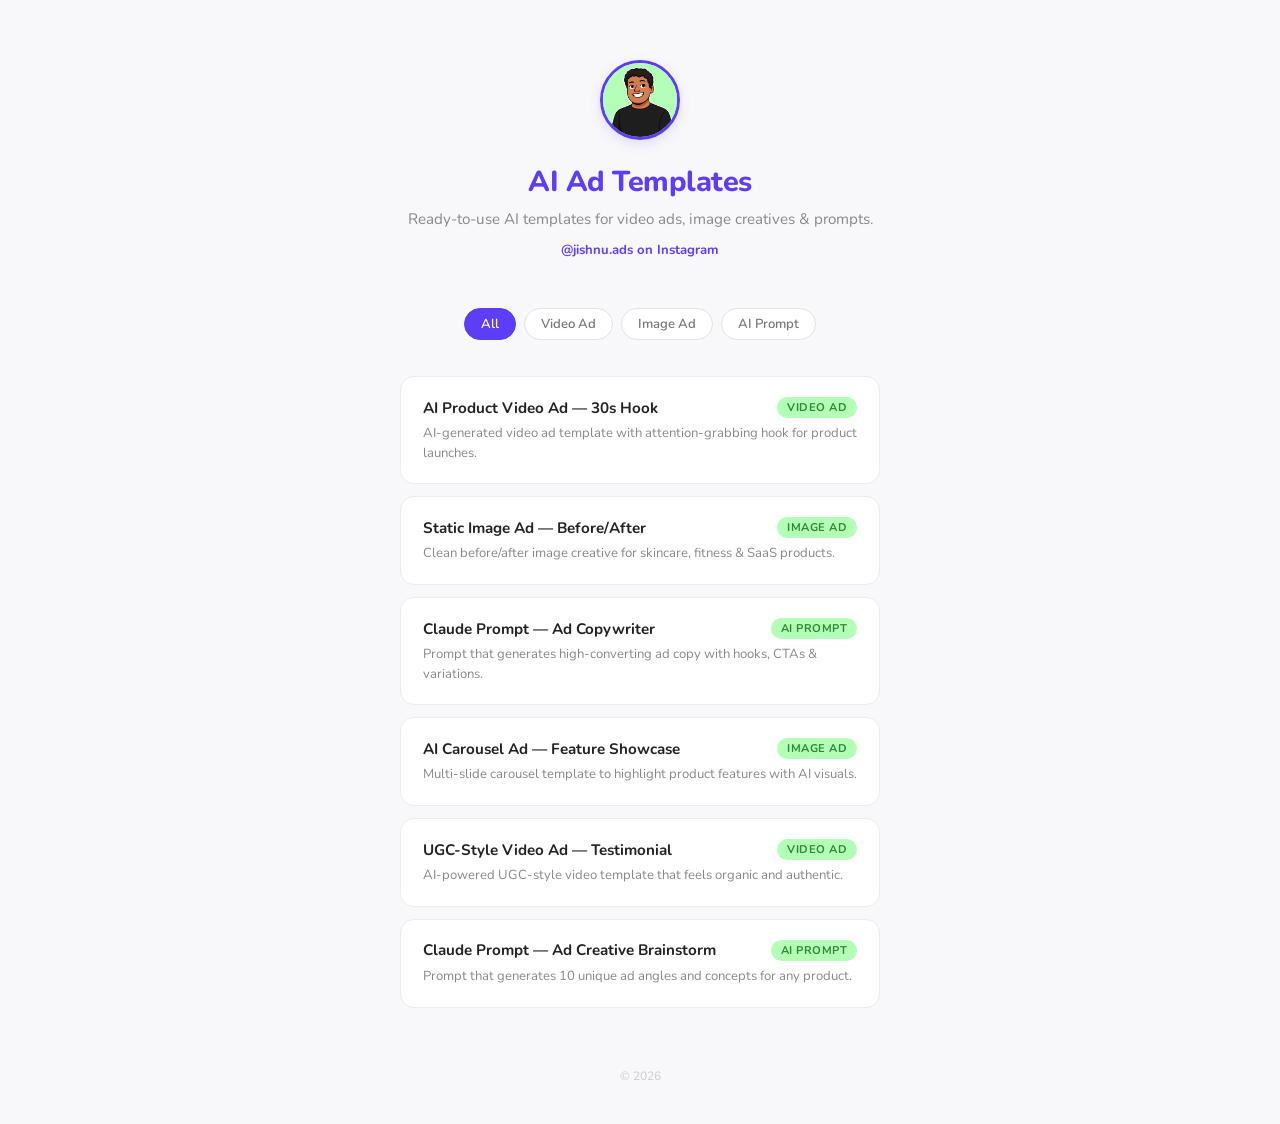
==== index.html @ 727154d1 "added files" ====
<!DOCTYPE html>
<html lang="en">
<head>
  <meta charset="UTF-8" />
  <meta name="viewport" content="width=device-width, initial-scale=1.0" />
  <title>Ad Templates</title>
  <link rel="preconnect" href="https://fonts.googleapis.com" />
  <link rel="preconnect" href="https://fonts.gstatic.com" crossorigin />
  <link href="https://fonts.googleapis.com/css2?family=Nunito:wght@400;600;700;800&display=swap" rel="stylesheet" />
  <link rel="stylesheet" href="style.css" />
</head>
<body>

  <header>
    <img class="avatar" src="./jishnudp-cartoon.png" alt="jishnu.ads" />
    <h1>AI Ad Templates</h1>
    <p>Ready-to-use AI templates for video ads, image creatives &amp; prompts.</p>
    <a class="ig-link" href="https://instagram.com/jishnu.ads" target="_blank" rel="noopener">@jishnu.ads on Instagram</a>
  </header>

  <div class="filter-bar" id="filters"></div>
  <div id="templates"></div>

  <footer>&copy; 2026</footer>

  <script>
    let allTemplates = [];
    let activeFilter = "All";

    fetch("templates.json")
      .then((r) => r.json())
      .then((data) => {
        allTemplates = data;
        buildFilters();
        render();
      });

    function buildFilters() {
      const tags = ["All", ...new Set(allTemplates.map((t) => t.tag))];
      const bar = document.getElementById("filters");
      bar.innerHTML = tags
        .map(
          (tag) =>
            `<button class="filter-btn${tag === activeFilter ? " active" : ""}" data-tag="${tag}">${tag}</button>`
        )
        .join("");
      bar.addEventListener("click", (e) => {
        if (!e.target.classList.contains("filter-btn")) return;
        activeFilter = e.target.dataset.tag;
        bar.querySelectorAll(".filter-btn").forEach((b) => b.classList.remove("active"));
        e.target.classList.add("active");
        render();
      });
    }

    function render() {
      const list = activeFilter === "All"
        ? allTemplates
        : allTemplates.filter((t) => t.tag === activeFilter);

      document.getElementById("templates").innerHTML = list
        .map(
          (t) => `
          <a class="card" href="${t.url}" target="_blank" rel="noopener">
            <div class="card-top">
              <span class="card-title">${t.title}<span class="arrow">&thinsp;&#8599;</span></span>
              <span class="card-tag">${t.tag}</span>
            </div>
            <p class="card-desc">${t.description}</p>
          </a>`
        )
        .join("");
    }
  </script>

</body>
</html>
---- style.css ----
* {
  margin: 0;
  padding: 0;
  box-sizing: border-box;
}

body {
  font-family: 'Nunito', sans-serif;
  background: #f8f8fa;
  color: #333;
  min-height: 100vh;
  display: flex;
  flex-direction: column;
  align-items: center;
  padding: 60px 20px 40px;
}

header {
  text-align: center;
  margin-bottom: 48px;
}

.avatar {
  width: 80px;
  height: 80px;
  border-radius: 50%;
  object-fit: cover;
  margin-bottom: 16px;
  border: 3px solid #5d3df7;
  box-shadow: 0 4px 12px rgba(93, 61, 247, 0.15);
}

header h1 {
  font-size: 1.8rem;
  font-weight: 800;
  color: #5d3df7;
  letter-spacing: -0.5px;
}

header p {
  margin-top: 8px;
  font-size: 0.95rem;
  color: #888;
  font-weight: 400;
}

.ig-link {
  display: inline-block;
  margin-top: 12px;
  font-size: 0.82rem;
  font-weight: 700;
  color: #5d3df7;
  text-decoration: none;
  transition: opacity 0.2s ease;
}

.ig-link:hover {
  opacity: 0.7;
}

.filter-bar {
  display: flex;
  gap: 8px;
  flex-wrap: wrap;
  justify-content: center;
  margin-bottom: 36px;
}

.filter-btn {
  background: #ffffff;
  border: 1px solid #e2e2e2;
  color: #777;
  padding: 6px 16px;
  border-radius: 20px;
  font-family: 'Nunito', sans-serif;
  font-size: 0.82rem;
  font-weight: 600;
  cursor: pointer;
  transition: all 0.2s ease;
}

.filter-btn:hover {
  border-color: #5d3df7;
  color: #5d3df7;
}

.filter-btn.active {
  background: #5d3df7;
  color: #ffffff;
  border-color: #5d3df7;
}

#templates {
  width: 100%;
  max-width: 480px;
  display: flex;
  flex-direction: column;
  gap: 12px;
}

.card {
  display: block;
  background: #ffffff;
  border: 1px solid #ececec;
  border-radius: 14px;
  padding: 20px 22px;
  text-decoration: none;
  color: inherit;
  transition: all 0.2s ease;
}

.card:hover {
  border-color: #5d3df7;
  transform: translateY(-2px);
  box-shadow: 0 4px 16px rgba(93, 61, 247, 0.1);
}

.card-top {
  display: flex;
  align-items: center;
  justify-content: space-between;
  margin-bottom: 6px;
}

.card-title {
  font-size: 0.95rem;
  font-weight: 700;
  color: #222;
}

.card-tag {
  font-size: 0.7rem;
  font-weight: 700;
  text-transform: uppercase;
  letter-spacing: 0.5px;
  color: #2d8a32;
  background: #b3ffb7;
  border: none;
  padding: 3px 10px;
  border-radius: 12px;
}

.card-desc {
  font-size: 0.82rem;
  color: #888;
  font-weight: 400;
  line-height: 1.5;
}

.arrow {
  display: inline-block;
  margin-left: 4px;
  opacity: 0;
  color: #5d3df7;
  transition: opacity 0.2s ease;
}

.card:hover .arrow {
  opacity: 1;
}

footer {
  margin-top: 60px;
  font-size: 0.75rem;
  color: #ccc;
}

@media (max-width: 520px) {
  body {
    padding: 40px 16px 30px;
  }
  header h1 {
    font-size: 1.5rem;
  }
}
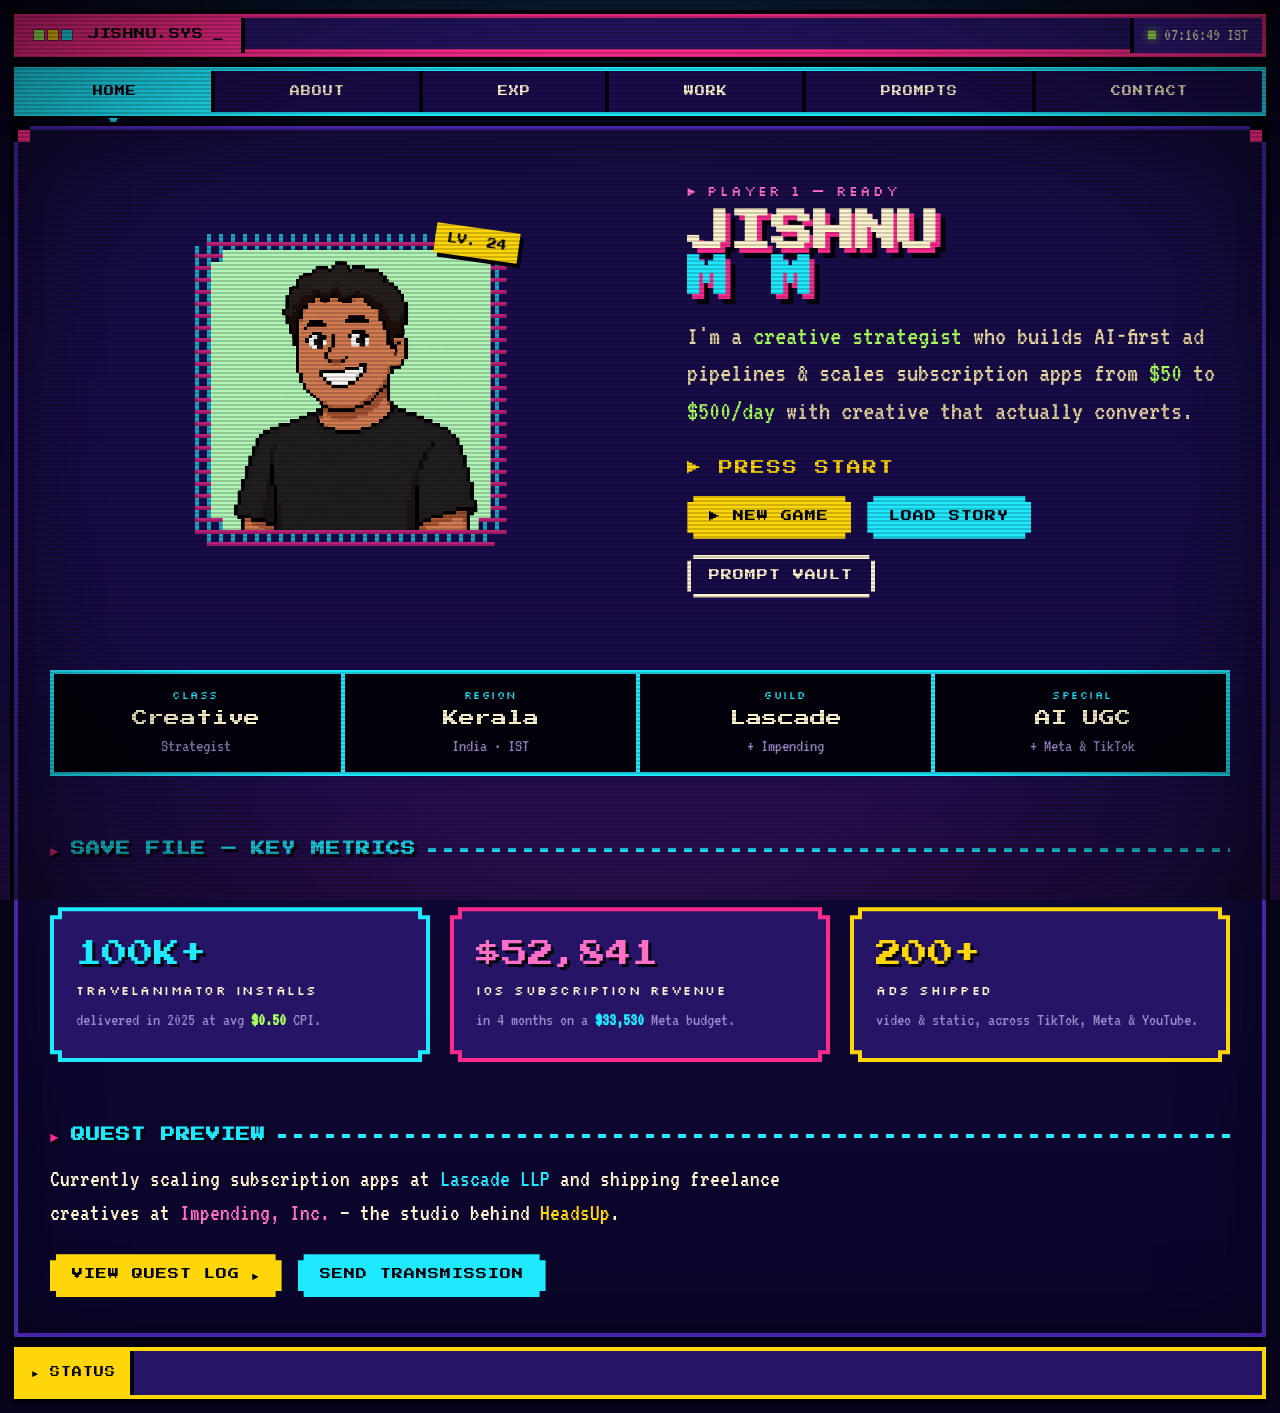
==== commit eec414ae: "feat: add main functionality for JISHNU.SYS including live clock, skill bar animations, and contact " ====
--- a/index.html
+++ b/index.html
@@ -3,75 +3,142 @@
 <head>
   <meta charset="UTF-8" />
   <meta name="viewport" content="width=device-width, initial-scale=1.0" />
-  <title>Ad Templates</title>
+  <title>JISHNU.SYS — Creative Strategist</title>
+  <meta name="description" content="Jishnu M M — Creative Strategist & App Marketer. Performance creative, AI content pipelines, paid growth across Meta, TikTok, and Google." />
   <link rel="preconnect" href="https://fonts.googleapis.com" />
   <link rel="preconnect" href="https://fonts.gstatic.com" crossorigin />
-  <link href="https://fonts.googleapis.com/css2?family=Nunito:wght@400;600;700;800&display=swap" rel="stylesheet" />
+  <link href="https://fonts.googleapis.com/css2?family=Press+Start+2P&family=VT323&family=Silkscreen:wght@400;700&display=swap" rel="stylesheet" />
   <link rel="stylesheet" href="style.css" />
 </head>
 <body>
+  <div class="horizon"></div>
 
-  <header>
-    <img class="avatar" src="./jishnudp-cartoon.png" alt="jishnu.ads" />
-    <h1>AI Ad Templates</h1>
-    <p>Ready-to-use AI templates for video ads, image creatives &amp; prompts.</p>
-    <a class="ig-link" href="https://instagram.com/jishnu.ads" target="_blank" rel="noopener">@jishnu.ads on Instagram</a>
-  </header>
+  <div class="app">
+    <header class="topbar fadeup">
+      <div class="topbar__title">
+        <span class="dots">
+          <span class="dot dot--g"></span>
+          <span class="dot dot--y"></span>
+          <span class="dot dot--c"></span>
+        </span>
+        JISHNU.SYS <span class="blink">_</span>
+      </div>
+      <div class="topbar__time">
+        <span class="led"></span><span id="clock">--:--</span>
+      </div>
+    </header>
 
-  <div class="filter-bar" id="filters"></div>
-  <div id="templates"></div>
+    <nav class="nav fadeup fadeup--d1">
+      <a href="index.html" class="is-active">HOME</a>
+      <a href="about.html">ABOUT</a>
+      <a href="experience.html">EXP</a>
+      <a href="work.html">WORK</a>
+      <a href="templates.html">PROMPTS</a>
+      <a href="contact.html">CONTACT</a>
+    </nav>
 
-  <footer>&copy; 2026</footer>
+    <main class="screen fadeup fadeup--d2">
+      <div class="container">
 
-  <script>
-    let allTemplates = [];
-    let activeFilter = "All";
+        <section class="hero">
+          <div class="hero__avatar-wrap">
+            <span class="hero__lvtag">LV. 24</span>
+            <div class="hero__avatar-frame"></div>
+            <div class="hero__avatar">
+              <img src="./jishnudp-pixelart.png" alt="Jishnu M M, pixel-art portrait" />
+            </div>
+          </div>
 
-    fetch("templates.json")
-      .then((r) => r.json())
-      .then((data) => {
-        allTemplates = data;
-        buildFilters();
-        render();
-      });
+          <div class="hero__copy">
+            <p class="eyebrow">► PLAYER 1 — READY</p>
+            <h1 class="hero__name">JISHNU<br /><span>M M</span></h1>
+            <p class="hero__tagline">
+              I'm a <strong>creative strategist</strong> who builds AI-first ad pipelines &amp;
+              scales subscription apps from <strong>$50</strong> to <strong>$500/day</strong>
+              with creative that actually converts.
+            </p>
+            <p class="hero__press"><span class="blink">▶</span> PRESS START</p>
+            <div class="hero__cta">
+              <a href="work.html" class="pbtn">▶ NEW GAME</a>
+              <a href="about.html" class="pbtn pbtn--cyan">LOAD STORY</a>
+              <a href="templates.html" class="pbtn pbtn--ghost">PROMPT VAULT</a>
+            </div>
+          </div>
+        </section>
 
-    function buildFilters() {
-      const tags = ["All", ...new Set(allTemplates.map((t) => t.tag))];
-      const bar = document.getElementById("filters");
-      bar.innerHTML = tags
-        .map(
-          (tag) =>
-            `<button class="filter-btn${tag === activeFilter ? " active" : ""}" data-tag="${tag}">${tag}</button>`
-        )
-        .join("");
-      bar.addEventListener("click", (e) => {
-        if (!e.target.classList.contains("filter-btn")) return;
-        activeFilter = e.target.dataset.tag;
-        bar.querySelectorAll(".filter-btn").forEach((b) => b.classList.remove("active"));
-        e.target.classList.add("active");
-        render();
-      });
-    }
+        <section class="statpanel">
+          <div class="statpanel__cell">
+            <div class="statpanel__k">CLASS</div>
+            <div class="statpanel__v">Creative<small>Strategist</small></div>
+          </div>
+          <div class="statpanel__cell">
+            <div class="statpanel__k">REGION</div>
+            <div class="statpanel__v">Kerala<small>India · IST</small></div>
+          </div>
+          <div class="statpanel__cell">
+            <div class="statpanel__k">GUILD</div>
+            <div class="statpanel__v">Lascade<small>+ Impending</small></div>
+          </div>
+          <div class="statpanel__cell">
+            <div class="statpanel__k">SPECIAL</div>
+            <div class="statpanel__v">AI UGC<small>+ Meta &amp; TikTok</small></div>
+          </div>
+        </section>
 
-    function render() {
-      const list = activeFilter === "All"
-        ? allTemplates
-        : allTemplates.filter((t) => t.tag === activeFilter);
+        <section style="margin-top:64px;">
+          <h2 class="h-section">SAVE FILE — KEY METRICS</h2>
+          <div class="metrics">
+            <div class="metric metric--cyan fadeup fadeup--d2">
+              <div class="pframe pframe--cyan"><div class="pcard">
+                <div class="metric__num">100K+</div>
+                <div class="metric__label">TravelAnimator installs</div>
+                <div class="metric__sub">delivered in 2025 at avg <b style="color:var(--green)">$0.50</b> CPI.</div>
+              </div></div>
+            </div>
+            <div class="metric metric--pink fadeup fadeup--d3">
+              <div class="pframe"><div class="pcard">
+                <div class="metric__num">$52,841</div>
+                <div class="metric__label">iOS subscription revenue</div>
+                <div class="metric__sub">in 4 months on a <b style="color:var(--cyan)">$33,530</b> Meta budget.</div>
+              </div></div>
+            </div>
+            <div class="metric metric--yellow fadeup fadeup--d4">
+              <div class="pframe pframe--yellow"><div class="pcard">
+                <div class="metric__num">200+</div>
+                <div class="metric__label">Ads shipped</div>
+                <div class="metric__sub">video &amp; static, across TikTok, Meta &amp; YouTube.</div>
+              </div></div>
+            </div>
+          </div>
+        </section>
 
-      document.getElementById("templates").innerHTML = list
-        .map(
-          (t) => `
-          <a class="card" href="${t.url}" target="_blank" rel="noopener">
-            <div class="card-top">
-              <span class="card-title">${t.title}<span class="arrow">&thinsp;&#8599;</span></span>
-              <span class="card-tag">${t.tag}</span>
-            </div>
-            <p class="card-desc">${t.description}</p>
-          </a>`
-        )
-        .join("");
-    }
-  </script>
+        <section style="margin-top:64px;">
+          <h2 class="h-section">QUEST PREVIEW</h2>
+          <p class="lede" style="max-width:740px; margin-bottom:24px;">
+            Currently scaling subscription apps at <span style="color:var(--cyan)">Lascade LLP</span>
+            and shipping freelance creatives at <span style="color:var(--pink-bright)">Impending, Inc.</span>
+            — the studio behind <em style="color:var(--yellow); font-style:normal;">HeadsUp</em>.
+          </p>
+          <div class="hero__cta">
+            <a href="experience.html" class="pbtn">VIEW QUEST LOG ►</a>
+            <a href="contact.html" class="pbtn pbtn--cyan">SEND TRANSMISSION</a>
+          </div>
+        </section>
 
+      </div>
+    </main>
+
+    <footer class="ticker fadeup fadeup--d3">
+      <div class="ticker__label">► STATUS</div>
+      <div class="ticker__track">
+        <div class="ticker__inner">
+          <span>★</span> <b>100K+ INSTALLS</b> <span>★</span> 200+ ADS SHIPPED <span>★</span> <b>$0.50 AVG CPI</b> <span>★</span> SCALED $50 → $500/DAY <span>★</span> <b>iOS · 58K INSTALLS</b> <span>★</span> $52,841 REVENUE <span>★</span> <b>n8n + SLACK PIPELINE</b> <span>★</span> SORA · HEYGEN · ELEVENLABS <span>★</span> <b>OPEN TO COLLABS</b> <span>★</span>
+          <span>★</span> <b>100K+ INSTALLS</b> <span>★</span> 200+ ADS SHIPPED <span>★</span> <b>$0.50 AVG CPI</b> <span>★</span> SCALED $50 → $500/DAY <span>★</span> <b>iOS · 58K INSTALLS</b> <span>★</span> $52,841 REVENUE <span>★</span> <b>n8n + SLACK PIPELINE</b> <span>★</span> SORA · HEYGEN · ELEVENLABS <span>★</span> <b>OPEN TO COLLABS</b> <span>★</span>
+        </div>
+      </div>
+    </footer>
+  </div>
+
+  <script src="main.js"></script>
 </body>
 </html>
--- a/style.css
+++ b/style.css
@@ -1,175 +1,1192 @@
-* {
-  margin: 0;
-  padding: 0;
-  box-sizing: border-box;
-}
+/* =========================================================
+   JISHNU.SYS  —  RETRO PIXEL PORTFOLIO
+   16-bit synthwave / arcade RPG aesthetic
+   ========================================================= */
+
+/* ── RESET ─────────────────────────────────────────────── */
+*, *::before, *::after { margin: 0; padding: 0; box-sizing: border-box; }
+html, body { width: 100%; }
+img { display: block; max-width: 100%; image-rendering: pixelated; image-rendering: crisp-edges; }
+a { color: inherit; text-decoration: none; }
+button { font: inherit; color: inherit; background: none; border: none; cursor: pointer; }
+input, textarea { font: inherit; color: inherit; background: none; border: none; outline: none; }
+ul { list-style: none; }
+
+/* ── TOKENS ────────────────────────────────────────────── */
+:root {
+  /* deep space backdrop */
+  --bg-void:   #06031a;
+  --bg-deep:   #0d0633;
+  --bg-mid:    #1a0b4a;
+  --bg-panel:  #261466;
+  --bg-panel2: #341a85;
+  --bg-line:   #4a23ad;
+
+  /* neon accents */
+  --pink:        #ff2a8d;
+  --pink-bright: #ff6ec7;
+  --pink-deep:   #c71585;
+  --cyan:        #1ee9ff;
+  --cyan-deep:   #00b4d8;
+  --green:       #aaff5e;
+  --green-deep:  #4faa1f;
+  --yellow:      #ffd60a;
+  --orange:      #ff7a45;
+  --red:         #ff3b6b;
+
+  /* paper & ink */
+  --paper:     #fff3cf;
+  --paper-dim: #e8d6a3;
+  --gray:      #9a86c8;
+  --gray-dim:  #5e4d8a;
+  --black:     #02010c;
+
+  /* type */
+  --f-display: 'Press Start 2P', 'VT323', monospace;
+  --f-pixel:   'Silkscreen', 'Press Start 2P', monospace;
+  --f-mono:    'VT323', 'Courier New', monospace;
+
+  /* size */
+  --pix: 4px;
+  --maxw: 1180px;
+}
+
+/* ── BACKGROUND LAYERS ─────────────────────────────────── */
+html { background: var(--bg-void); }
 
 body {
-  font-family: 'Nunito', sans-serif;
-  background: #f8f8fa;
-  color: #333;
+  font-family: var(--f-mono);
+  font-size: 22px;
+  line-height: 1.35;
+  color: var(--paper);
   min-height: 100vh;
+  position: relative;
+  overflow-x: hidden;
+  /* horizon glow */
+  background:
+    radial-gradient(ellipse 120% 60% at 50% 110%, rgba(255,42,141,0.30), transparent 60%),
+    radial-gradient(ellipse 90% 50% at 50% -10%, rgba(30,233,255,0.18), transparent 60%),
+    linear-gradient(180deg, #06031a 0%, #0d0633 40%, #1a0b4a 80%, #2a1170 100%);
+  background-attachment: fixed;
+  cursor: url("data:image/svg+xml;utf8,<svg xmlns='http://www.w3.org/2000/svg' width='24' height='24' viewBox='0 0 24 24' shape-rendering='crispEdges'><rect x='2' y='2' width='2' height='2' fill='%23fff3cf'/><rect x='4' y='4' width='2' height='2' fill='%23fff3cf'/><rect x='6' y='6' width='2' height='2' fill='%23fff3cf'/><rect x='8' y='8' width='2' height='2' fill='%23fff3cf'/><rect x='10' y='10' width='2' height='2' fill='%23fff3cf'/><rect x='4' y='2' width='2' height='2' fill='%23ff2a8d'/><rect x='6' y='4' width='2' height='2' fill='%23ff2a8d'/><rect x='2' y='4' width='2' height='2' fill='%231ee9ff'/></svg>") 4 4, auto;
+}
+
+/* drifting starfield */
+body::before {
+  content: '';
+  position: fixed; inset: 0;
+  background-image:
+    radial-gradient(1px 1px at 17% 22%, var(--paper) 50%, transparent 50%),
+    radial-gradient(1px 1px at 64% 78%, var(--cyan) 50%, transparent 50%),
+    radial-gradient(2px 2px at 88% 12%, var(--paper) 50%, transparent 50%),
+    radial-gradient(1px 1px at 41% 55%, var(--pink-bright) 50%, transparent 50%),
+    radial-gradient(1px 1px at 76% 32%, var(--paper) 50%, transparent 50%),
+    radial-gradient(1px 1px at 12% 76%, var(--green) 50%, transparent 50%),
+    radial-gradient(2px 2px at 30% 12%, var(--paper-dim) 50%, transparent 50%),
+    radial-gradient(1px 1px at 55% 90%, var(--cyan) 50%, transparent 50%);
+  background-size: 360px 360px;
+  pointer-events: none;
+  z-index: -2;
+  animation: starscroll 80s linear infinite;
+  opacity: 0.85;
+}
+
+@keyframes starscroll {
+  from { background-position: 0 0; }
+  to   { background-position: 0 360px; }
+}
+
+/* CRT scanline + flicker overlay */
+body::after {
+  content: '';
+  position: fixed; inset: 0;
+  background:
+    repeating-linear-gradient(0deg,
+      transparent 0,
+      transparent 2px,
+      rgba(0,0,0,0.18) 2px,
+      rgba(0,0,0,0.18) 4px),
+    radial-gradient(ellipse at center, transparent 60%, rgba(0,0,0,0.55) 100%);
+  pointer-events: none;
+  z-index: 9999;
+  animation: flicker 7s steps(1) infinite;
+  mix-blend-mode: multiply;
+}
+
+@keyframes flicker {
+  0%, 96%, 100% { opacity: 0.45; }
+  97%           { opacity: 0.30; }
+  98%           { opacity: 0.55; }
+  99%           { opacity: 0.40; }
+}
+
+/* a faint grid floor visible at the bottom of every page */
+.horizon {
+  position: fixed;
+  left: 0; right: 0; bottom: 0;
+  height: 240px;
+  background:
+    linear-gradient(180deg, transparent 0%, rgba(255,42,141,0.08) 60%, rgba(30,233,255,0.18) 100%),
+    repeating-linear-gradient(90deg, transparent 0 calc(5% - 2px), rgba(30,233,255,0.55) calc(5% - 2px) 5%),
+    repeating-linear-gradient(0deg,  transparent 0 calc(20% - 2px), rgba(255,42,141,0.55) calc(20% - 2px) 20%);
+  -webkit-mask-image: linear-gradient(180deg, transparent 0%, #000 60%);
+          mask-image: linear-gradient(180deg, transparent 0%, #000 60%);
+  transform: perspective(400px) rotateX(60deg);
+  transform-origin: bottom center;
+  pointer-events: none;
+  z-index: -1;
+  opacity: 0.55;
+}
+
+/* ── LAYOUT ────────────────────────────────────────────── */
+.app {
   display: flex;
   flex-direction: column;
+  min-height: 100vh;
+  padding: 18px;
+  gap: 18px;
+}
+
+.container {
+  width: 100%;
+  max-width: var(--maxw);
+  margin: 0 auto;
+}
+
+/* ── TOPBAR / WINDOW CHROME ────────────────────────────── */
+.topbar {
+  display: flex;
+  align-items: stretch;
+  background: var(--bg-panel);
+  box-shadow:
+    0 -4px 0 0 var(--pink) inset,
+    0 0 0 4px var(--pink),
+    0 0 0 8px var(--black),
+    8px 8px 0 0 var(--black);
+}
+
+.topbar__title {
+  display: flex;
   align-items: center;
-  padding: 60px 20px 40px;
-}
-
-header {
+  gap: 10px;
+  padding: 10px 16px;
+  background: var(--pink);
+  color: var(--black);
+  font-family: var(--f-display);
+  font-size: 11px;
+  letter-spacing: 0.5px;
+  border-right: 4px solid var(--black);
+}
+
+.topbar__title .dots { display: flex; gap: 4px; margin-right: 6px; }
+.topbar__title .dot {
+  width: 10px; height: 10px;
+  background: var(--black);
+  box-shadow: 0 0 0 1px rgba(0,0,0,0.4);
+}
+.topbar__title .dot--g { background: var(--green); }
+.topbar__title .dot--y { background: var(--yellow); }
+.topbar__title .dot--c { background: var(--cyan); }
+
+.topbar__title .blink { animation: blink 1.1s steps(2) infinite; }
+
+.topbar__time {
+  margin-left: auto;
+  display: flex;
+  align-items: center;
+  padding: 0 14px;
+  font-family: var(--f-mono);
+  font-size: 18px;
+  color: var(--paper);
+  border-left: 4px solid var(--black);
+  background: var(--bg-panel2);
+}
+
+.topbar__time .led {
+  width: 8px; height: 8px;
+  background: var(--green);
+  margin-right: 8px;
+  box-shadow: 0 0 8px var(--green);
+  animation: pulse 1.5s ease-in-out infinite;
+}
+
+@keyframes pulse {
+  0%, 100% { transform: scale(1); opacity: 1; }
+  50%      { transform: scale(1.4); opacity: 0.6; }
+}
+@keyframes blink {
+  0%, 49% { opacity: 1; }
+  50%, 100% { opacity: 0; }
+}
+
+/* ── NAV ───────────────────────────────────────────────── */
+.nav {
+  display: flex;
+  flex-wrap: wrap;
+  gap: 0;
+  background: var(--bg-mid);
+  box-shadow:
+    0 0 0 4px var(--cyan),
+    0 0 0 8px var(--black),
+    8px 8px 0 0 var(--black);
+}
+
+.nav a {
+  flex: 1 1 auto;
+  min-width: 110px;
+  padding: 14px 16px;
+  font-family: var(--f-display);
+  font-size: 10px;
+  letter-spacing: 1px;
+  color: var(--paper);
   text-align: center;
-  margin-bottom: 48px;
-}
-
-.avatar {
-  width: 80px;
-  height: 80px;
-  border-radius: 50%;
-  object-fit: cover;
+  border-right: 4px solid var(--black);
+  background: var(--bg-mid);
+  transition: background 0.12s steps(2), color 0.12s steps(2);
+  position: relative;
+}
+.nav a:last-child { border-right: none; }
+.nav a:hover {
+  background: var(--bg-panel2);
+  color: var(--cyan);
+}
+.nav a:hover::before { content: '►'; position: absolute; left: 6px; color: var(--cyan); animation: blink 0.8s steps(2) infinite; }
+.nav a.is-active {
+  background: var(--cyan);
+  color: var(--black);
+}
+.nav a.is-active::before {
+  content: '▼';
+  position: absolute; left: 50%; bottom: -4px;
+  transform: translate(-50%, 100%);
+  color: var(--cyan);
+  font-size: 10px;
+}
+
+/* ── SCREEN / MAIN ─────────────────────────────────────── */
+.screen {
+  flex: 1;
+  background: linear-gradient(180deg, rgba(38,20,102,0.55), rgba(13,6,51,0.65));
+  padding: 36px 24px;
+  position: relative;
+  box-shadow:
+    0 0 0 4px var(--bg-line),
+    0 0 0 8px var(--black),
+    8px 8px 0 0 var(--black),
+    inset 0 0 80px rgba(0,0,0,0.4);
+}
+
+.screen::before, .screen::after {
+  content: '';
+  position: absolute;
+  width: 16px; height: 16px;
+  background: var(--pink);
+  z-index: 1;
+}
+.screen::before { top: -4px; left: -4px; box-shadow: 4px 4px 0 0 var(--black) inset; }
+.screen::after  { top: -4px; right: -4px; box-shadow: -4px 4px 0 0 var(--black) inset; }
+
+/* ── TICKER / FOOTER ───────────────────────────────────── */
+.ticker {
+  background: var(--bg-panel);
+  box-shadow:
+    0 0 0 4px var(--yellow),
+    0 0 0 8px var(--black),
+    8px 8px 0 0 var(--black);
+  overflow: hidden;
+  height: 44px;
+  display: flex;
+  align-items: center;
+}
+
+.ticker__label {
+  flex: none;
+  padding: 0 14px;
+  height: 100%;
+  display: flex;
+  align-items: center;
+  background: var(--yellow);
+  color: var(--black);
+  font-family: var(--f-display);
+  font-size: 10px;
+  letter-spacing: 1px;
+  border-right: 4px solid var(--black);
+}
+
+.ticker__track {
+  flex: 1;
+  overflow: hidden;
+  white-space: nowrap;
+  position: relative;
+}
+
+.ticker__inner {
+  display: inline-flex;
+  gap: 32px;
+  padding-left: 100%;
+  font-family: var(--f-display);
+  font-size: 11px;
+  color: var(--paper);
+  animation: marquee 38s linear infinite;
+  white-space: nowrap;
+}
+.ticker__inner span { color: var(--cyan); }
+.ticker__inner b { color: var(--green); font-weight: normal; }
+
+@keyframes marquee {
+  from { transform: translateX(0); }
+  to   { transform: translateX(-100%); }
+}
+
+/* ── TYPOGRAPHY ────────────────────────────────────────── */
+.h-page {
+  font-family: var(--f-display);
+  font-size: 28px;
+  line-height: 1.2;
+  color: var(--paper);
+  letter-spacing: 1px;
+  text-shadow: 4px 4px 0 var(--pink), 8px 8px 0 var(--black);
+  margin-bottom: 8px;
+}
+.h-page span { color: var(--cyan); }
+
+.h-section {
+  font-family: var(--f-display);
+  font-size: 14px;
+  letter-spacing: 1px;
+  color: var(--cyan);
+  text-shadow: 3px 3px 0 var(--black);
+  margin-bottom: 18px;
+  display: flex;
+  align-items: center;
+  gap: 12px;
+}
+.h-section::before {
+  content: '►';
+  color: var(--pink);
+}
+.h-section::after {
+  content: '';
+  flex: 1;
+  height: 4px;
+  background:
+    repeating-linear-gradient(90deg,
+      var(--cyan) 0 8px,
+      transparent 8px 16px);
+}
+
+.h-card {
+  font-family: var(--f-display);
+  font-size: 12px;
+  letter-spacing: 0.8px;
+  color: var(--yellow);
+  margin-bottom: 6px;
+}
+
+.eyebrow {
+  font-family: var(--f-pixel);
+  font-size: 14px;
+  letter-spacing: 2px;
+  color: var(--pink-bright);
+  text-transform: uppercase;
+}
+
+.lede {
+  font-family: var(--f-mono);
+  font-size: 24px;
+  line-height: 1.4;
+  color: var(--paper);
+}
+
+.body {
+  font-family: var(--f-mono);
+  font-size: 22px;
+  line-height: 1.45;
+  color: var(--paper-dim);
+}
+
+.label {
+  font-family: var(--f-pixel);
+  font-size: 12px;
+  letter-spacing: 1.5px;
+  text-transform: uppercase;
+  color: var(--gray);
+}
+
+/* terminal cursor */
+.cursor::after {
+  content: '_';
+  color: var(--cyan);
+  animation: blink 0.9s steps(2) infinite;
+  margin-left: 4px;
+}
+
+/* ── PIXEL CARD (chamfered corners) ────────────────────── */
+.pcard {
+  background: var(--bg-panel);
+  position: relative;
+  padding: 24px;
+  /* chamfer */
+  clip-path: polygon(
+    0 8px, 8px 8px, 8px 0,
+    calc(100% - 8px) 0, calc(100% - 8px) 8px, 100% 8px,
+    100% calc(100% - 8px), calc(100% - 8px) calc(100% - 8px),
+    calc(100% - 8px) 100%, 8px 100%, 8px calc(100% - 8px),
+    0 calc(100% - 8px)
+  );
+}
+
+/* outer pixel border via wrapper */
+.pframe {
+  position: relative;
+  padding: 4px;
+  background: var(--pink);
+  clip-path: polygon(
+    0 8px, 8px 8px, 8px 0,
+    calc(100% - 8px) 0, calc(100% - 8px) 8px, 100% 8px,
+    100% calc(100% - 8px), calc(100% - 8px) calc(100% - 8px),
+    calc(100% - 8px) 100%, 8px 100%, 8px calc(100% - 8px),
+    0 calc(100% - 8px)
+  );
+  transition: transform 0.15s steps(2), filter 0.15s steps(2);
+}
+.pframe--cyan   { background: var(--cyan); }
+.pframe--green  { background: var(--green); }
+.pframe--yellow { background: var(--yellow); }
+.pframe--orange { background: var(--orange); }
+
+.pframe:hover {
+  transform: translate(-2px, -2px);
+  filter: drop-shadow(6px 6px 0 var(--black));
+}
+
+/* ── PIXEL BUTTON ──────────────────────────────────────── */
+.pbtn {
+  display: inline-flex;
+  align-items: center;
+  justify-content: center;
+  gap: 8px;
+  padding: 14px 22px;
+  font-family: var(--f-display);
+  font-size: 11px;
+  letter-spacing: 1px;
+  color: var(--black);
+  background: var(--yellow);
+  position: relative;
+  cursor: pointer;
+  user-select: none;
+  clip-path: polygon(
+    0 6px, 6px 6px, 6px 0,
+    calc(100% - 6px) 0, calc(100% - 6px) 6px, 100% 6px,
+    100% calc(100% - 6px), calc(100% - 6px) calc(100% - 6px),
+    calc(100% - 6px) 100%, 6px 100%, 6px calc(100% - 6px),
+    0 calc(100% - 6px)
+  );
+  transition: transform 0.1s steps(2), background 0.12s steps(2), color 0.12s steps(2);
+  box-shadow: 0 0 0 1000px transparent;
+}
+.pbtn:hover  { background: var(--pink); color: var(--paper); transform: translate(-2px, -2px); }
+.pbtn:active { transform: translate(2px, 2px); }
+
+.pbtn--cyan  { background: var(--cyan); }
+.pbtn--cyan:hover  { background: var(--green); color: var(--black); }
+.pbtn--ghost {
+  background: transparent;
+  color: var(--paper);
+  outline: 4px solid var(--paper);
+  outline-offset: -4px;
+}
+.pbtn--ghost:hover { background: var(--paper); color: var(--black); outline-color: var(--paper); }
+
+/* ── HOME HERO ─────────────────────────────────────────── */
+.hero {
+  display: grid;
+  grid-template-columns: 1.1fr 1fr;
+  gap: 32px;
+  align-items: center;
+  padding: 16px 0 40px;
+}
+
+.hero__avatar-wrap {
+  position: relative;
+  align-self: center;
+  justify-self: center;
+}
+
+.hero__avatar {
+  width: 280px; height: 280px;
+  background: var(--green);
+  position: relative;
+  clip-path: polygon(
+    0 12px, 12px 12px, 12px 0,
+    calc(100% - 12px) 0, calc(100% - 12px) 12px, 100% 12px,
+    100% calc(100% - 12px), calc(100% - 12px) calc(100% - 12px),
+    calc(100% - 12px) 100%, 12px 100%, 12px calc(100% - 12px),
+    0 calc(100% - 12px)
+  );
+  animation: float 3.2s ease-in-out infinite;
+}
+.hero__avatar img { width: 100%; height: 100%; object-fit: cover; }
+
+@keyframes float {
+  0%, 100% { transform: translateY(0); }
+  50%      { transform: translateY(-12px); }
+}
+
+.hero__avatar-frame {
+  position: absolute;
+  inset: -16px;
+  background:
+    repeating-linear-gradient(0deg, var(--pink) 0 4px, transparent 4px 12px),
+    repeating-linear-gradient(90deg, var(--cyan) 0 4px, transparent 4px 12px);
+  z-index: -1;
+  clip-path: polygon(
+    0 12px, 12px 12px, 12px 0,
+    calc(100% - 12px) 0, calc(100% - 12px) 12px, 100% 12px,
+    100% calc(100% - 12px), calc(100% - 12px) calc(100% - 12px),
+    calc(100% - 12px) 100%, 12px 100%, 12px calc(100% - 12px),
+    0 calc(100% - 12px)
+  );
+  opacity: 0.7;
+  animation: rotate-bg 12s linear infinite;
+}
+
+@keyframes rotate-bg {
+  from { background-position: 0 0, 0 0; }
+  to   { background-position: 24px 24px, -24px 24px; }
+}
+
+.hero__lvtag {
+  position: absolute;
+  top: -22px; right: -28px;
+  background: var(--yellow);
+  color: var(--black);
+  font-family: var(--f-display);
+  font-size: 10px;
+  padding: 8px 12px;
+  transform: rotate(8deg);
+  box-shadow: 4px 4px 0 var(--black);
+  z-index: 2;
+}
+
+.hero__copy { padding-left: 4px; }
+
+.hero__name {
+  font-family: var(--f-display);
+  font-size: 42px;
+  line-height: 1.1;
+  color: var(--paper);
+  text-shadow: 5px 5px 0 var(--pink), 10px 10px 0 var(--black);
+  margin: 8px 0 16px;
+  word-break: break-word;
+}
+.hero__name span { color: var(--cyan); }
+
+.hero__tagline {
+  font-family: var(--f-mono);
+  font-size: 28px;
+  line-height: 1.35;
+  color: var(--paper-dim);
+  margin-bottom: 20px;
+}
+.hero__tagline strong { color: var(--green); font-weight: normal; }
+
+.hero__press {
+  font-family: var(--f-display);
+  font-size: 14px;
+  color: var(--yellow);
+  margin: 28px 0 14px;
+  letter-spacing: 2px;
+}
+
+.hero__cta {
+  display: flex;
+  gap: 16px;
+  flex-wrap: wrap;
+  margin-top: 18px;
+}
+
+/* ── STAT PANEL ────────────────────────────────────────── */
+.statpanel {
+  display: grid;
+  grid-template-columns: repeat(4, 1fr);
+  gap: 0;
+  background: var(--black);
+  outline: 4px solid var(--cyan);
+  outline-offset: -4px;
+  margin-top: 32px;
+}
+.statpanel__cell {
+  padding: 18px 14px;
+  border-right: 4px solid var(--cyan);
+  text-align: center;
+}
+.statpanel__cell:last-child { border-right: none; }
+
+.statpanel__k {
+  font-family: var(--f-pixel);
+  font-size: 11px;
+  letter-spacing: 1.5px;
+  color: var(--cyan);
+  margin-bottom: 6px;
+  text-transform: uppercase;
+}
+.statpanel__v {
+  font-family: var(--f-display);
+  font-size: 16px;
+  color: var(--paper);
+}
+.statpanel__v small {
+  display: block;
+  font-family: var(--f-mono);
+  font-size: 18px;
+  color: var(--gray);
+  margin-top: 4px;
+  letter-spacing: 0;
+}
+
+/* ── HEADLINE METRICS (home) ───────────────────────────── */
+.metrics {
+  display: grid;
+  grid-template-columns: repeat(3, 1fr);
+  gap: 20px;
+  margin-top: 48px;
+}
+.metric .pcard { padding: 26px 22px; }
+.metric__num {
+  font-family: var(--f-display);
+  font-size: 26px;
+  color: var(--green);
+  margin-bottom: 10px;
+  text-shadow: 3px 3px 0 var(--black);
+}
+.metric--pink .metric__num   { color: var(--pink-bright); }
+.metric--cyan .metric__num   { color: var(--cyan); }
+.metric--yellow .metric__num { color: var(--yellow); }
+
+.metric__label {
+  font-family: var(--f-pixel);
+  font-size: 13px;
+  letter-spacing: 1.5px;
+  color: var(--paper);
+  text-transform: uppercase;
+  margin-bottom: 8px;
+}
+.metric__sub {
+  font-family: var(--f-mono);
+  font-size: 18px;
+  color: var(--gray);
+}
+
+/* ── SKILL BARS (about page) ───────────────────────────── */
+.skills {
+  display: grid;
+  grid-template-columns: repeat(2, 1fr);
+  gap: 16px 28px;
   margin-bottom: 16px;
-  border: 3px solid #5d3df7;
-  box-shadow: 0 4px 12px rgba(93, 61, 247, 0.15);
-}
-
-header h1 {
-  font-size: 1.8rem;
-  font-weight: 800;
-  color: #5d3df7;
-  letter-spacing: -0.5px;
-}
-
-header p {
+}
+.skill__head {
+  display: flex;
+  justify-content: space-between;
+  font-family: var(--f-pixel);
+  font-size: 13px;
+  letter-spacing: 1.2px;
+  margin-bottom: 6px;
+}
+.skill__name { color: var(--paper); }
+.skill__lv   { color: var(--cyan); }
+
+.skill__bar {
+  height: 16px;
+  background: var(--bg-void);
+  outline: 3px solid var(--bg-line);
+  outline-offset: -3px;
+  position: relative;
+  overflow: hidden;
+}
+.skill__fill {
+  height: 100%;
+  background:
+    repeating-linear-gradient(90deg,
+      var(--pink) 0 8px,
+      var(--pink-bright) 8px 16px);
+  width: 0;
+  transition: width 1.4s steps(20);
+}
+.skill__bar--cyan .skill__fill {
+  background: repeating-linear-gradient(90deg, var(--cyan) 0 8px, var(--cyan-deep) 8px 16px);
+}
+.skill__bar--green .skill__fill {
+  background: repeating-linear-gradient(90deg, var(--green) 0 8px, var(--green-deep) 8px 16px);
+}
+.skill__bar--yellow .skill__fill {
+  background: repeating-linear-gradient(90deg, var(--yellow) 0 8px, var(--orange) 8px 16px);
+}
+
+/* ── ABOUT GRID ────────────────────────────────────────── */
+.about-grid {
+  display: grid;
+  grid-template-columns: 1fr 1fr;
+  gap: 24px;
+  margin-top: 18px;
+}
+.about-bio .pcard { padding: 24px 26px; }
+.about-bio p { margin-bottom: 14px; }
+.about-bio p:last-child { margin-bottom: 0; }
+
+.about-side .pcard { padding: 22px 24px; }
+.about-side h3 {
+  font-family: var(--f-display);
+  font-size: 12px;
+  color: var(--yellow);
+  margin-bottom: 12px;
+  letter-spacing: 1px;
+}
+.about-side .item {
+  border-left: 4px solid var(--pink);
+  padding: 6px 0 6px 12px;
+  margin-bottom: 12px;
+}
+.about-side .item__t { font-family: var(--f-pixel); font-size: 14px; color: var(--paper); letter-spacing: 0.5px; }
+.about-side .item__s { font-family: var(--f-mono); font-size: 18px; color: var(--gray); }
+
+.langs {
+  display: flex;
+  gap: 12px;
+  flex-wrap: wrap;
   margin-top: 8px;
-  font-size: 0.95rem;
-  color: #888;
-  font-weight: 400;
-}
-
-.ig-link {
+}
+.lang {
+  font-family: var(--f-pixel);
+  font-size: 12px;
+  letter-spacing: 1px;
+  padding: 6px 12px;
+  background: var(--bg-panel2);
+  color: var(--paper);
+  border-left: 4px solid var(--cyan);
+  border-right: 4px solid var(--cyan);
+}
+.lang span { color: var(--green); margin-left: 6px; }
+
+/* ── EXPERIENCE / QUEST LOG ────────────────────────────── */
+.quests {
+  display: flex;
+  flex-direction: column;
+  gap: 32px;
+  margin-top: 8px;
+}
+.quest .pcard { padding: 28px 30px; }
+.quest__head {
+  display: flex;
+  flex-wrap: wrap;
+  align-items: baseline;
+  gap: 12px 18px;
+  margin-bottom: 16px;
+  border-bottom: 4px dashed var(--bg-line);
+  padding-bottom: 14px;
+}
+.quest__role {
+  font-family: var(--f-display);
+  font-size: 16px;
+  color: var(--paper);
+  text-shadow: 3px 3px 0 var(--pink);
+  letter-spacing: 0.5px;
+  margin-right: auto;
+}
+.quest__org {
+  font-family: var(--f-mono);
+  font-size: 22px;
+  color: var(--cyan);
+}
+.quest__meta {
+  display: flex;
+  gap: 14px;
+  font-family: var(--f-pixel);
+  font-size: 12px;
+  color: var(--gray);
+  letter-spacing: 1px;
+}
+.quest__meta span::before { content: '◆ '; color: var(--pink); }
+.quest__status {
+  font-family: var(--f-display);
+  font-size: 9px;
+  padding: 6px 10px;
+  background: var(--green);
+  color: var(--black);
+  letter-spacing: 1px;
+}
+.quest__status--done { background: var(--cyan); }
+
+.quest__sub {
+  font-family: var(--f-pixel);
+  font-size: 12px;
+  letter-spacing: 1.5px;
+  color: var(--yellow);
+  margin: 14px 0 8px;
+  text-transform: uppercase;
+}
+
+.objs { padding-left: 4px; }
+.objs li {
+  position: relative;
+  padding: 4px 0 4px 28px;
+  font-family: var(--f-mono);
+  font-size: 21px;
+  color: var(--paper-dim);
+  line-height: 1.4;
+}
+.objs li::before {
+  content: '►';
+  position: absolute;
+  left: 0; top: 4px;
+  color: var(--pink);
+  font-size: 16px;
+}
+.objs li b {
+  color: var(--green);
+  font-weight: normal;
+  background: rgba(170,255,94,0.08);
+  padding: 0 4px;
+}
+
+/* ── WORK / TROPHY HALL ────────────────────────────────── */
+.trophies {
+  display: grid;
+  grid-template-columns: repeat(3, 1fr);
+  gap: 22px;
+}
+.trophy .pcard {
+  padding: 24px 22px;
+  height: 100%;
+  display: flex;
+  flex-direction: column;
+}
+.trophy__icon {
+  width: 64px; height: 64px;
+  margin-bottom: 14px;
+  display: grid;
+  place-items: center;
+  background: var(--yellow);
+  font-family: var(--f-display);
+  font-size: 24px;
+  color: var(--black);
+  clip-path: polygon(
+    0 8px, 8px 8px, 8px 0,
+    calc(100% - 8px) 0, calc(100% - 8px) 8px, 100% 8px,
+    100% calc(100% - 8px), calc(100% - 8px) calc(100% - 8px),
+    calc(100% - 8px) 100%, 8px 100%, 8px calc(100% - 8px),
+    0 calc(100% - 8px)
+  );
+}
+.trophy__icon--cyan  { background: var(--cyan); }
+.trophy__icon--pink  { background: var(--pink); color: var(--paper); }
+.trophy__icon--green { background: var(--green); }
+
+.trophy__title {
+  font-family: var(--f-display);
+  font-size: 13px;
+  color: var(--paper);
+  letter-spacing: 0.5px;
+  margin-bottom: 8px;
+  line-height: 1.3;
+}
+.trophy__metric {
+  font-family: var(--f-display);
+  font-size: 22px;
+  color: var(--green);
+  margin-bottom: 10px;
+  text-shadow: 3px 3px 0 var(--black);
+}
+.trophy--alt .trophy__metric { color: var(--cyan); }
+.trophy--hot .trophy__metric { color: var(--pink-bright); }
+.trophy--gold .trophy__metric { color: var(--yellow); }
+
+.trophy__desc {
+  font-family: var(--f-mono);
+  font-size: 19px;
+  color: var(--paper-dim);
+  line-height: 1.4;
+  margin-bottom: 14px;
+}
+.trophy__tags {
+  display: flex;
+  flex-wrap: wrap;
+  gap: 6px;
+  margin-top: auto;
+}
+.trophy__tag {
+  font-family: var(--f-pixel);
+  font-size: 11px;
+  letter-spacing: 1px;
+  padding: 4px 8px;
+  background: var(--bg-panel2);
+  color: var(--cyan);
+  border: 2px solid var(--bg-line);
+}
+
+/* ── TEMPLATES / SPELLBOOK ─────────────────────────────── */
+.filters {
+  display: flex;
+  flex-wrap: wrap;
+  gap: 8px;
+  margin-bottom: 20px;
+}
+.filter-btn {
+  font-family: var(--f-pixel);
+  font-size: 12px;
+  letter-spacing: 1px;
+  padding: 8px 14px;
+  background: var(--bg-panel);
+  color: var(--paper-dim);
+  border: 4px solid var(--bg-line);
+  cursor: pointer;
+  text-transform: uppercase;
+  transition: all 0.12s steps(2);
+}
+.filter-btn:hover {
+  border-color: var(--cyan);
+  color: var(--cyan);
+}
+.filter-btn.is-on {
+  background: var(--cyan);
+  color: var(--black);
+  border-color: var(--cyan);
+  box-shadow: 4px 4px 0 var(--black);
+}
+
+#templates {
+  display: grid;
+  grid-template-columns: repeat(2, 1fr);
+  gap: 18px;
+}
+
+.tcard .pcard {
+  padding: 22px 22px;
+  display: flex;
+  flex-direction: column;
+  height: 100%;
+  transition: all 0.15s steps(2);
+}
+.tcard a { display: block; height: 100%; }
+
+.tcard__top {
+  display: flex;
+  justify-content: space-between;
+  align-items: flex-start;
+  gap: 12px;
+  margin-bottom: 12px;
+}
+.tcard__title {
+  font-family: var(--f-display);
+  font-size: 12px;
+  color: var(--paper);
+  line-height: 1.4;
+  letter-spacing: 0.4px;
+}
+.tcard__tag {
+  flex: none;
+  font-family: var(--f-pixel);
+  font-size: 11px;
+  letter-spacing: 1px;
+  padding: 4px 10px;
+  background: var(--yellow);
+  color: var(--black);
+  text-transform: uppercase;
+  white-space: nowrap;
+}
+.tcard__tag--pink   { background: var(--pink); color: var(--paper); }
+.tcard__tag--cyan   { background: var(--cyan); }
+.tcard__tag--green  { background: var(--green); }
+.tcard__tag--orange { background: var(--orange); color: var(--paper); }
+
+.tcard__desc {
+  font-family: var(--f-mono);
+  font-size: 19px;
+  color: var(--paper-dim);
+  line-height: 1.4;
+  margin-bottom: 16px;
+}
+
+.tcard__open {
+  margin-top: auto;
+  font-family: var(--f-display);
+  font-size: 10px;
+  color: var(--cyan);
+  letter-spacing: 1px;
+  display: inline-flex;
+  gap: 6px;
+}
+.tcard__open::after {
+  content: '►►';
   display: inline-block;
-  margin-top: 12px;
-  font-size: 0.82rem;
-  font-weight: 700;
-  color: #5d3df7;
-  text-decoration: none;
-  transition: opacity 0.2s ease;
-}
-
-.ig-link:hover {
-  opacity: 0.7;
-}
-
-.filter-bar {
-  display: flex;
-  gap: 8px;
-  flex-wrap: wrap;
-  justify-content: center;
-  margin-bottom: 36px;
-}
-
-.filter-btn {
-  background: #ffffff;
-  border: 1px solid #e2e2e2;
-  color: #777;
-  padding: 6px 16px;
-  border-radius: 20px;
-  font-family: 'Nunito', sans-serif;
-  font-size: 0.82rem;
-  font-weight: 600;
-  cursor: pointer;
-  transition: all 0.2s ease;
-}
-
-.filter-btn:hover {
-  border-color: #5d3df7;
-  color: #5d3df7;
-}
-
-.filter-btn.active {
-  background: #5d3df7;
-  color: #ffffff;
-  border-color: #5d3df7;
-}
-
-#templates {
+  transition: transform 0.2s steps(2);
+}
+.tcard:hover .tcard__open::after { transform: translateX(4px); }
+
+/* ── CONTACT / TRANSMISSION ────────────────────────────── */
+.contact {
+  display: grid;
+  grid-template-columns: 1.2fr 1fr;
+  gap: 24px;
+  align-items: start;
+  margin-top: 8px;
+}
+
+.terminal .pcard {
+  background: var(--bg-void);
+  padding: 24px 28px;
+}
+
+.term-line {
+  font-family: var(--f-mono);
+  font-size: 22px;
+  color: var(--green);
+  margin-bottom: 10px;
+}
+.term-line .prompt { color: var(--pink); }
+.term-line .out    { color: var(--paper); }
+
+.field {
+  margin-bottom: 18px;
+}
+.field label {
+  display: block;
+  font-family: var(--f-pixel);
+  font-size: 12px;
+  color: var(--cyan);
+  letter-spacing: 1.5px;
+  margin-bottom: 6px;
+  text-transform: uppercase;
+}
+.field label::before { content: '> '; color: var(--pink); }
+
+.field input,
+.field textarea {
   width: 100%;
-  max-width: 480px;
-  display: flex;
-  flex-direction: column;
-  gap: 12px;
-}
-
-.card {
-  display: block;
-  background: #ffffff;
-  border: 1px solid #ececec;
-  border-radius: 14px;
-  padding: 20px 22px;
-  text-decoration: none;
-  color: inherit;
-  transition: all 0.2s ease;
-}
-
-.card:hover {
-  border-color: #5d3df7;
-  transform: translateY(-2px);
-  box-shadow: 0 4px 16px rgba(93, 61, 247, 0.1);
-}
-
-.card-top {
+  background: var(--bg-deep);
+  color: var(--paper);
+  font-family: var(--f-mono);
+  font-size: 22px;
+  padding: 12px 14px;
+  border: 4px solid var(--bg-line);
+  caret-color: var(--cyan);
+  transition: border-color 0.12s steps(2);
+}
+.field input:focus,
+.field textarea:focus { border-color: var(--cyan); }
+.field textarea { resize: vertical; min-height: 120px; }
+
+.send-row { display: flex; align-items: center; gap: 14px; margin-top: 8px; }
+.send-status {
+  font-family: var(--f-pixel);
+  font-size: 13px;
+  letter-spacing: 1px;
+  color: var(--green);
+}
+.send-status.is-err { color: var(--pink-bright); }
+
+.contact-info .pcard { padding: 24px 26px; }
+.cinfo-row {
   display: flex;
   align-items: center;
-  justify-content: space-between;
-  margin-bottom: 6px;
-}
-
-.card-title {
-  font-size: 0.95rem;
-  font-weight: 700;
-  color: #222;
-}
-
-.card-tag {
-  font-size: 0.7rem;
-  font-weight: 700;
-  text-transform: uppercase;
-  letter-spacing: 0.5px;
-  color: #2d8a32;
-  background: #b3ffb7;
-  border: none;
-  padding: 3px 10px;
-  border-radius: 12px;
-}
-
-.card-desc {
-  font-size: 0.82rem;
-  color: #888;
-  font-weight: 400;
-  line-height: 1.5;
-}
-
-.arrow {
-  display: inline-block;
-  margin-left: 4px;
-  opacity: 0;
-  color: #5d3df7;
-  transition: opacity 0.2s ease;
-}
-
-.card:hover .arrow {
-  opacity: 1;
-}
-
-footer {
-  margin-top: 60px;
-  font-size: 0.75rem;
-  color: #ccc;
-}
-
-@media (max-width: 520px) {
-  body {
-    padding: 40px 16px 30px;
-  }
-  header h1 {
-    font-size: 1.5rem;
-  }
-}
+  gap: 14px;
+  padding: 14px 0;
+  border-bottom: 4px dotted var(--bg-line);
+}
+.cinfo-row:last-child { border-bottom: none; }
+.cinfo-icon {
+  width: 36px; height: 36px;
+  display: grid;
+  place-items: center;
+  background: var(--pink);
+  color: var(--black);
+  font-family: var(--f-display);
+  font-size: 14px;
+  flex: none;
+  clip-path: polygon(
+    0 6px, 6px 6px, 6px 0,
+    calc(100% - 6px) 0, calc(100% - 6px) 6px, 100% 6px,
+    100% calc(100% - 6px), calc(100% - 6px) calc(100% - 6px),
+    calc(100% - 6px) 100%, 6px 100%, 6px calc(100% - 6px),
+    0 calc(100% - 6px)
+  );
+}
+.cinfo-icon--cyan   { background: var(--cyan); }
+.cinfo-icon--green  { background: var(--green); }
+.cinfo-icon--yellow { background: var(--yellow); }
+
+.cinfo-text { display: flex; flex-direction: column; line-height: 1.2; }
+.cinfo-text .label { margin-bottom: 4px; }
+.cinfo-text a, .cinfo-text span {
+  font-family: var(--f-mono);
+  font-size: 22px;
+  color: var(--paper);
+  word-break: break-all;
+}
+.cinfo-text a:hover { color: var(--cyan); }
+
+/* ── LOAD-IN ANIMATIONS ────────────────────────────────── */
+.fadeup { opacity: 0; transform: translateY(16px); animation: fadeup 0.5s steps(8) forwards; }
+.fadeup--d1 { animation-delay: 0.1s; }
+.fadeup--d2 { animation-delay: 0.2s; }
+.fadeup--d3 { animation-delay: 0.3s; }
+.fadeup--d4 { animation-delay: 0.4s; }
+.fadeup--d5 { animation-delay: 0.5s; }
+.fadeup--d6 { animation-delay: 0.6s; }
+
+@keyframes fadeup {
+  to { opacity: 1; transform: translateY(0); }
+}
+
+/* glitch on hover for any element */
+.glitch:hover {
+  animation: glitch 0.3s steps(3) 1;
+}
+@keyframes glitch {
+  0%   { transform: translate(0, 0); }
+  20%  { transform: translate(-2px, 2px); filter: hue-rotate(40deg); }
+  40%  { transform: translate(2px, -2px); }
+  60%  { transform: translate(-1px, 1px); filter: hue-rotate(-30deg); }
+  100% { transform: translate(0, 0); }
+}
+
+/* ── RESPONSIVE ────────────────────────────────────────── */
+@media (max-width: 920px) {
+  body { font-size: 20px; }
+  .hero { grid-template-columns: 1fr; gap: 20px; text-align: center; }
+  .hero__copy { padding-left: 0; }
+  .hero__cta { justify-content: center; }
+  .hero__name { font-size: 32px; }
+  .hero__tagline { font-size: 22px; }
+  .statpanel { grid-template-columns: repeat(2, 1fr); }
+  .statpanel__cell:nth-child(2) { border-right: none; }
+  .statpanel__cell:nth-child(1), .statpanel__cell:nth-child(2) { border-bottom: 4px solid var(--cyan); }
+  .metrics { grid-template-columns: 1fr; }
+  .about-grid { grid-template-columns: 1fr; }
+  .skills { grid-template-columns: 1fr; }
+  .trophies { grid-template-columns: 1fr; }
+  #templates { grid-template-columns: 1fr; }
+  .contact { grid-template-columns: 1fr; }
+  .nav a { font-size: 9px; padding: 12px 10px; min-width: auto; flex: 1 1 33%; }
+  .topbar__title { font-size: 9px; padding: 8px 10px; }
+  .topbar__time { font-size: 16px; padding: 0 10px; }
+  .h-page { font-size: 22px; }
+  .h-section { font-size: 12px; }
+  .quest__role { font-size: 14px; }
+  .quest__head { gap: 8px 12px; }
+  .objs li { font-size: 19px; padding-left: 22px; }
+}
+
+@media (max-width: 540px) {
+  .app { padding: 10px; gap: 10px; }
+  .screen { padding: 24px 16px; }
+  .hero__avatar { width: 220px; height: 220px; }
+  .hero__name { font-size: 24px; }
+  .h-page { font-size: 18px; text-shadow: 3px 3px 0 var(--pink), 6px 6px 0 var(--black); }
+  .topbar { flex-wrap: wrap; }
+  .topbar__time { width: 100%; border-left: none; border-top: 4px solid var(--black); justify-content: center; }
+  .nav { flex-direction: column; }
+  .nav a { border-right: none; border-bottom: 4px solid var(--black); flex: 1 1 100%; }
+  .nav a:last-child { border-bottom: none; }
+  .hero__lvtag { right: 0; top: -16px; font-size: 9px; }
+}
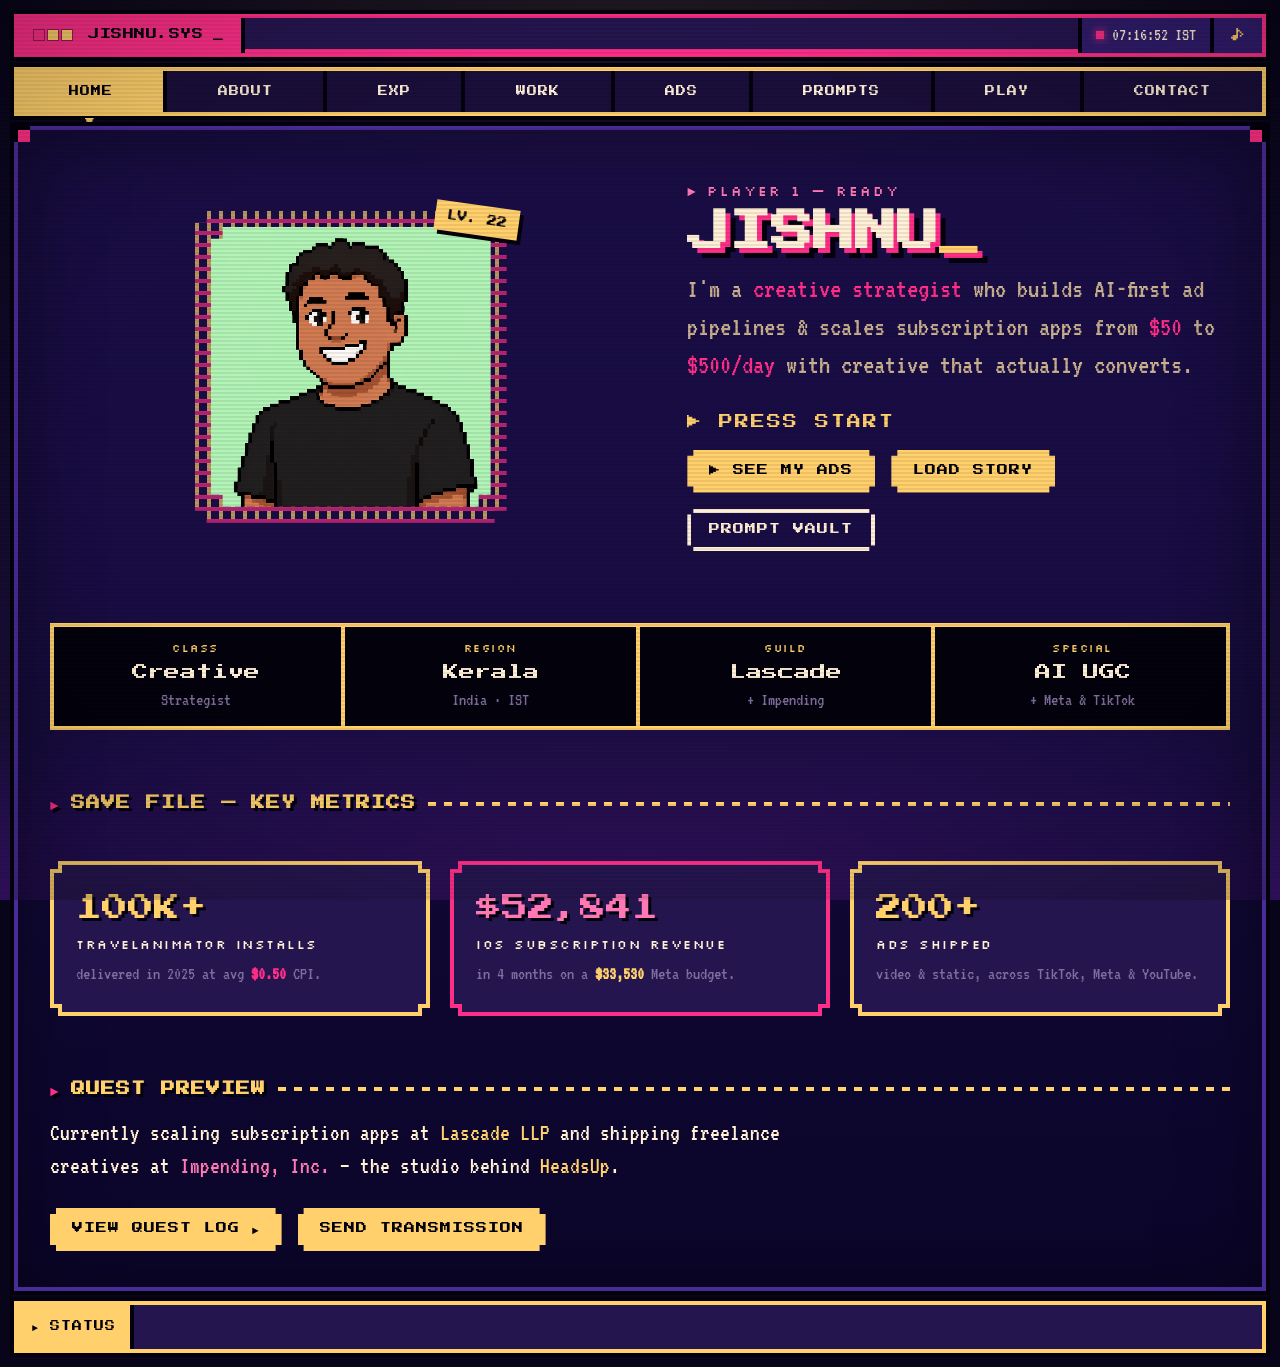
==== commit 148c0f27: "Add Snake mini-game and video metadata - Implemented a Snake mini-game in `snake.js` with features i" ====
--- a/index.html
+++ b/index.html
@@ -8,6 +8,8 @@
   <link rel="preconnect" href="https://fonts.googleapis.com" />
   <link rel="preconnect" href="https://fonts.gstatic.com" crossorigin />
   <link href="https://fonts.googleapis.com/css2?family=Press+Start+2P&family=VT323&family=Silkscreen:wght@400;700&display=swap" rel="stylesheet" />
+  <link rel="icon" type="image/svg+xml" href="favicon.svg" />
+  <link rel="apple-touch-icon" href="jishnudp-pixelart.png" />
   <link rel="stylesheet" href="style.css" />
 </head>
 <body>
@@ -26,14 +28,21 @@
       <div class="topbar__time">
         <span class="led"></span><span id="clock">--:--</span>
       </div>
+      <button class="audio-toggle" id="audio-toggle" type="button" aria-label="Toggle audio" aria-pressed="false" title="Mute / unmute (M)">
+        <span class="audio-toggle__on" aria-hidden="true">♪</span>
+        <span class="audio-toggle__off" aria-hidden="true">×</span>
+      </button>
+      <button class="nav-toggle" id="nav-toggle" type="button" aria-label="Toggle navigation" aria-controls="primary-nav" aria-expanded="false"><span class="bar"></span></button>
     </header>
 
-    <nav class="nav fadeup fadeup--d1">
+    <nav class="nav fadeup fadeup--d1" id="primary-nav">
       <a href="index.html" class="is-active">HOME</a>
       <a href="about.html">ABOUT</a>
       <a href="experience.html">EXP</a>
       <a href="work.html">WORK</a>
+      <a href="ads.html">ADS</a>
       <a href="templates.html">PROMPTS</a>
+      <a href="play.html">PLAY</a>
       <a href="contact.html">CONTACT</a>
     </nav>
 
@@ -42,7 +51,7 @@
 
         <section class="hero">
           <div class="hero__avatar-wrap">
-            <span class="hero__lvtag">LV. 24</span>
+            <span class="hero__lvtag">LV. 22</span>
             <div class="hero__avatar-frame"></div>
             <div class="hero__avatar">
               <img src="./jishnudp-pixelart.png" alt="Jishnu M M, pixel-art portrait" />
@@ -51,7 +60,7 @@
 
           <div class="hero__copy">
             <p class="eyebrow">► PLAYER 1 — READY</p>
-            <h1 class="hero__name">JISHNU<br /><span>M M</span></h1>
+            <h1 class="hero__name">JISHNU<span>_</span></h1>
             <p class="hero__tagline">
               I'm a <strong>creative strategist</strong> who builds AI-first ad pipelines &amp;
               scales subscription apps from <strong>$50</strong> to <strong>$500/day</strong>
@@ -59,7 +68,7 @@
             </p>
             <p class="hero__press"><span class="blink">▶</span> PRESS START</p>
             <div class="hero__cta">
-              <a href="work.html" class="pbtn">▶ NEW GAME</a>
+              <a href="ads.html" class="pbtn">▶ SEE MY ADS</a>
               <a href="about.html" class="pbtn pbtn--cyan">LOAD STORY</a>
               <a href="templates.html" class="pbtn pbtn--ghost">PROMPT VAULT</a>
             </div>
@@ -139,6 +148,7 @@
     </footer>
   </div>
 
+  <script src="audio.js"></script>
   <script src="main.js"></script>
 </body>
 </html>
--- a/style.css
+++ b/style.css
@@ -14,31 +14,36 @@
 
 /* ── TOKENS ────────────────────────────────────────────── */
 :root {
-  /* deep space backdrop */
-  --bg-void:   #06031a;
-  --bg-deep:   #0d0633;
-  --bg-mid:    #1a0b4a;
-  --bg-panel:  #261466;
-  --bg-panel2: #341a85;
-  --bg-line:   #4a23ad;
-
-  /* neon accents */
-  --pink:        #ff2a8d;
-  --pink-bright: #ff6ec7;
-  --pink-deep:   #c71585;
-  --cyan:        #1ee9ff;
-  --cyan-deep:   #00b4d8;
-  --green:       #aaff5e;
-  --green-deep:  #4faa1f;
-  --yellow:      #ffd60a;
-  --orange:      #ff7a45;
-  --red:         #ff3b6b;
+  /* dark plum backdrop */
+  --bg-void:   #08041a;
+  --bg-deep:   #100828;
+  --bg-mid:    #1a0e3a;
+  --bg-panel:  #25154f;
+  --bg-panel2: #311c6e;
+  --bg-line:   #4a2b9a;
+
+  /* TWO accents — hot pink + warm gold */
+  --pink:        #ff2e88;
+  --pink-bright: #ff77b3;
+  --pink-deep:   #c71565;
+  --gold:        #ffd06b;
+  --gold-bright: #ffe49a;
+  --gold-deep:   #d4a23e;
+
+  /* aliases — old var names resolve to the two accents */
+  --cyan:        var(--gold);
+  --cyan-deep:   var(--gold-deep);
+  --green:       var(--pink);
+  --green-deep:  var(--pink-deep);
+  --yellow:      var(--gold);
+  --orange:      var(--pink);
+  --red:         var(--pink);
 
   /* paper & ink */
-  --paper:     #fff3cf;
-  --paper-dim: #e8d6a3;
-  --gray:      #9a86c8;
-  --gray-dim:  #5e4d8a;
+  --paper:     #fff0d6;
+  --paper-dim: #c9b08f;
+  --gray:      #7f6e9c;
+  --gray-dim:  #4e3f70;
   --black:     #02010c;
 
   /* type */
@@ -64,11 +69,11 @@
   overflow-x: hidden;
   /* horizon glow */
   background:
-    radial-gradient(ellipse 120% 60% at 50% 110%, rgba(255,42,141,0.30), transparent 60%),
-    radial-gradient(ellipse 90% 50% at 50% -10%, rgba(30,233,255,0.18), transparent 60%),
-    linear-gradient(180deg, #06031a 0%, #0d0633 40%, #1a0b4a 80%, #2a1170 100%);
+    radial-gradient(ellipse 120% 60% at 50% 110%, rgba(255,46,136,0.28), transparent 60%),
+    radial-gradient(ellipse 90% 50% at 50% -10%, rgba(255,208,107,0.14), transparent 60%),
+    linear-gradient(180deg, #08041a 0%, #100828 40%, #1a0e3a 80%, #2a1170 100%);
   background-attachment: fixed;
-  cursor: url("data:image/svg+xml;utf8,<svg xmlns='http://www.w3.org/2000/svg' width='24' height='24' viewBox='0 0 24 24' shape-rendering='crispEdges'><rect x='2' y='2' width='2' height='2' fill='%23fff3cf'/><rect x='4' y='4' width='2' height='2' fill='%23fff3cf'/><rect x='6' y='6' width='2' height='2' fill='%23fff3cf'/><rect x='8' y='8' width='2' height='2' fill='%23fff3cf'/><rect x='10' y='10' width='2' height='2' fill='%23fff3cf'/><rect x='4' y='2' width='2' height='2' fill='%23ff2a8d'/><rect x='6' y='4' width='2' height='2' fill='%23ff2a8d'/><rect x='2' y='4' width='2' height='2' fill='%231ee9ff'/></svg>") 4 4, auto;
+  cursor: url("data:image/svg+xml;utf8,<svg xmlns='http://www.w3.org/2000/svg' width='24' height='24' viewBox='0 0 24 24' shape-rendering='crispEdges'><rect x='2' y='2' width='2' height='2' fill='%23fff0d6'/><rect x='4' y='4' width='2' height='2' fill='%23fff0d6'/><rect x='6' y='6' width='2' height='2' fill='%23fff0d6'/><rect x='8' y='8' width='2' height='2' fill='%23fff0d6'/><rect x='10' y='10' width='2' height='2' fill='%23fff0d6'/><rect x='4' y='2' width='2' height='2' fill='%23ff2e88'/><rect x='6' y='4' width='2' height='2' fill='%23ff2e88'/><rect x='2' y='4' width='2' height='2' fill='%23ffd06b'/></svg>") 4 4, auto;
 }
 
 /* drifting starfield */
@@ -96,7 +101,7 @@
   to   { background-position: 0 360px; }
 }
 
-/* CRT scanline + flicker overlay */
+/* CRT scanline overlay (static, no flicker) */
 body::after {
   content: '';
   position: fixed; inset: 0;
@@ -104,20 +109,13 @@
     repeating-linear-gradient(0deg,
       transparent 0,
       transparent 2px,
-      rgba(0,0,0,0.18) 2px,
-      rgba(0,0,0,0.18) 4px),
-    radial-gradient(ellipse at center, transparent 60%, rgba(0,0,0,0.55) 100%);
+      rgba(0,0,0,0.16) 2px,
+      rgba(0,0,0,0.16) 4px),
+    radial-gradient(ellipse at center, transparent 60%, rgba(0,0,0,0.5) 100%);
   pointer-events: none;
   z-index: 9999;
-  animation: flicker 7s steps(1) infinite;
   mix-blend-mode: multiply;
-}
-
-@keyframes flicker {
-  0%, 96%, 100% { opacity: 0.45; }
-  97%           { opacity: 0.30; }
-  98%           { opacity: 0.55; }
-  99%           { opacity: 0.40; }
+  opacity: 0.45;
 }
 
 /* a faint grid floor visible at the bottom of every page */
@@ -126,9 +124,9 @@
   left: 0; right: 0; bottom: 0;
   height: 240px;
   background:
-    linear-gradient(180deg, transparent 0%, rgba(255,42,141,0.08) 60%, rgba(30,233,255,0.18) 100%),
-    repeating-linear-gradient(90deg, transparent 0 calc(5% - 2px), rgba(30,233,255,0.55) calc(5% - 2px) 5%),
-    repeating-linear-gradient(0deg,  transparent 0 calc(20% - 2px), rgba(255,42,141,0.55) calc(20% - 2px) 20%);
+    linear-gradient(180deg, transparent 0%, rgba(255,46,136,0.10) 60%, rgba(255,208,107,0.18) 100%),
+    repeating-linear-gradient(90deg, transparent 0 calc(5% - 2px), rgba(255,208,107,0.50) calc(5% - 2px) 5%),
+    repeating-linear-gradient(0deg,  transparent 0 calc(20% - 2px), rgba(255,46,136,0.55) calc(20% - 2px) 20%);
   -webkit-mask-image: linear-gradient(180deg, transparent 0%, #000 60%);
           mask-image: linear-gradient(180deg, transparent 0%, #000 60%);
   transform: perspective(400px) rotateX(60deg);
@@ -219,6 +217,66 @@
   50%, 100% { opacity: 0; }
 }
 
+/* ── AUDIO TOGGLE (mute) ───────────────────────────────── */
+.audio-toggle {
+  flex: none;
+  width: 52px;
+  background: var(--bg-panel2);
+  color: var(--gold);
+  font-family: var(--f-display);
+  font-size: 14px;
+  border-left: 4px solid var(--black);
+  cursor: pointer;
+  display: grid;
+  place-items: center;
+  position: relative;
+  transition: background 0.12s steps(2), color 0.12s steps(2);
+}
+.audio-toggle:hover { background: var(--gold); color: var(--black); }
+.audio-toggle__off { display: none; font-size: 18px; }
+:root.is-muted .audio-toggle { background: var(--bg-mid); color: var(--gray); }
+:root.is-muted .audio-toggle:hover { color: var(--paper); }
+:root.is-muted .audio-toggle__on  { display: none; }
+:root.is-muted .audio-toggle__off { display: inline; }
+
+@media (max-width: 540px) {
+  .audio-toggle { width: 44px; font-size: 12px; }
+  .audio-toggle__off { font-size: 16px; }
+}
+
+/* ── NAV TOGGLE (hamburger) ────────────────────────────── */
+.nav-toggle {
+  display: none;
+  flex: none;
+  width: 60px;
+  background: var(--pink);
+  border-left: 4px solid var(--black);
+  position: relative;
+  cursor: pointer;
+  padding: 0;
+  align-self: stretch;
+}
+.nav-toggle::before,
+.nav-toggle::after,
+.nav-toggle span.bar {
+  content: '';
+  position: absolute;
+  left: 14px;
+  right: 14px;
+  height: 4px;
+  background: var(--black);
+  transition: top 0.2s steps(2), transform 0.2s steps(2), opacity 0.1s steps(2);
+}
+.nav-toggle::before  { top: 18px; }
+.nav-toggle span.bar { top: 28px; }
+.nav-toggle::after   { top: 38px; }
+
+.nav-toggle.is-open::before { top: 28px; transform: rotate(45deg); background: var(--black); }
+.nav-toggle.is-open span.bar { opacity: 0; }
+.nav-toggle.is-open::after  { top: 28px; transform: rotate(-45deg); background: var(--black); }
+
+.nav-toggle:hover { background: var(--gold); }
+
 /* ── NAV ───────────────────────────────────────────────── */
 .nav {
   display: flex;
@@ -226,15 +284,15 @@
   gap: 0;
   background: var(--bg-mid);
   box-shadow:
-    0 0 0 4px var(--cyan),
+    0 0 0 4px var(--gold),
     0 0 0 8px var(--black),
     8px 8px 0 0 var(--black);
 }
 
 .nav a {
   flex: 1 1 auto;
-  min-width: 110px;
-  padding: 14px 16px;
+  min-width: 100px;
+  padding: 14px 12px;
   font-family: var(--f-display);
   font-size: 10px;
   letter-spacing: 1px;
@@ -248,18 +306,18 @@
 .nav a:last-child { border-right: none; }
 .nav a:hover {
   background: var(--bg-panel2);
-  color: var(--cyan);
-}
-.nav a:hover::before { content: '►'; position: absolute; left: 6px; color: var(--cyan); animation: blink 0.8s steps(2) infinite; }
+  color: var(--gold);
+}
+.nav a:hover::before { content: '►'; position: absolute; left: 6px; color: var(--gold); animation: blink 0.8s steps(2) infinite; }
 .nav a.is-active {
-  background: var(--cyan);
+  background: var(--gold);
   color: var(--black);
 }
 .nav a.is-active::before {
   content: '▼';
   position: absolute; left: 50%; bottom: -4px;
   transform: translate(-50%, 100%);
-  color: var(--cyan);
+  color: var(--gold);
   font-size: 10px;
 }
 
@@ -924,6 +982,160 @@
   border: 2px solid var(--bg-line);
 }
 
+/* ── AD VAULT (YouTube gallery) ────────────────────────── */
+.ads-controls {
+  display: flex;
+  justify-content: space-between;
+  align-items: flex-start;
+  flex-wrap: wrap;
+  gap: 14px;
+  margin-bottom: 22px;
+}
+.ads-controls .filters { margin-bottom: 0; flex: 1 1 auto; }
+.ads-top-toggle { flex: none; white-space: nowrap; }
+
+.ads-grid {
+  display: grid;
+  grid-template-columns: repeat(3, 1fr);
+  gap: 22px;
+}
+
+.ad .pcard {
+  padding: 10px;
+  background: var(--bg-deep);
+}
+
+.ad__player {
+  position: relative;
+  display: block;
+  width: 100%;
+  aspect-ratio: 9 / 16;
+  background: #000;
+  margin-bottom: 12px;
+  border: 4px solid var(--bg-line);
+  cursor: pointer;
+  overflow: hidden;
+  padding: 0;
+  transition: border-color 0.15s steps(2);
+}
+.ad__player:hover,
+.ad__player:focus-visible { border-color: var(--gold); outline: none; }
+
+.ad__thumb {
+  width: 100%;
+  height: 100%;
+  object-fit: cover;
+  display: block;
+  background: #000;
+}
+
+.ad__badge {
+  position: absolute;
+  top: 50%; left: 50%;
+  transform: translate(-50%, -50%);
+  width: 56px; height: 56px;
+  display: grid; place-items: center;
+  background: var(--pink);
+  color: var(--paper);
+  font-family: var(--f-display);
+  font-size: 20px;
+  pointer-events: none;
+  box-shadow: 4px 4px 0 var(--black);
+  clip-path: polygon(
+    0 6px, 6px 6px, 6px 0,
+    calc(100% - 6px) 0, calc(100% - 6px) 6px, 100% 6px,
+    100% calc(100% - 6px), calc(100% - 6px) calc(100% - 6px),
+    calc(100% - 6px) 100%, 6px 100%, 6px calc(100% - 6px),
+    0 calc(100% - 6px)
+  );
+  z-index: 1;
+  opacity: 0.92;
+  transition: transform 0.15s steps(2), background 0.15s steps(2), color 0.15s steps(2);
+}
+.ad__player:hover .ad__badge {
+  background: var(--gold);
+  color: var(--black);
+  transform: translate(-50%, -50%) scale(1.08);
+  opacity: 1;
+}
+
+.ad__star {
+  position: absolute;
+  top: 8px; left: 8px;
+  z-index: 2;
+  width: 32px; height: 32px;
+  display: grid; place-items: center;
+  background: var(--gold);
+  color: var(--black);
+  font-family: var(--f-display);
+  font-size: 14px;
+  border: 3px solid var(--black);
+  pointer-events: none;
+  box-shadow: 3px 3px 0 var(--black);
+}
+
+.ad__live {
+  display: none;
+  position: absolute;
+  inset: 0;
+  z-index: 3;
+}
+.ad__live iframe {
+  width: 100%;
+  height: 100%;
+  border: 0;
+  display: block;
+}
+
+.ad__player.is-playing { cursor: default; }
+.ad__player.is-playing .ad__thumb,
+.ad__player.is-playing .ad__badge,
+.ad__player.is-playing .ad__star { display: none; }
+.ad__player.is-playing .ad__live { display: block; }
+
+.ad__info { padding: 4px 6px 2px; }
+
+.ad__title {
+  font-family: var(--f-pixel);
+  font-size: 14px;
+  letter-spacing: 0.4px;
+  color: var(--paper);
+  line-height: 1.35;
+  margin-bottom: 8px;
+}
+
+.ad__meta {
+  display: flex;
+  align-items: center;
+  gap: 8px;
+  margin-bottom: 8px;
+}
+
+.ad__brand {
+  font-family: var(--f-display);
+  font-size: 10px;
+  color: var(--gold);
+  letter-spacing: 1px;
+  text-transform: uppercase;
+}
+
+.ad__tools {
+  display: flex;
+  flex-wrap: wrap;
+  gap: 5px;
+}
+
+.ad__tool {
+  font-family: var(--f-pixel);
+  font-size: 11px;
+  color: var(--paper-dim);
+  background: var(--bg-panel2);
+  padding: 3px 7px;
+  border: 2px solid var(--bg-line);
+  letter-spacing: 0.8px;
+  text-transform: uppercase;
+}
+
 /* ── TEMPLATES / SPELLBOOK ─────────────────────────────── */
 .filters {
   display: flex;
@@ -1125,6 +1337,354 @@
 }
 .cinfo-text a:hover { color: var(--cyan); }
 
+/* ── PLAY / MINI-GAME ──────────────────────────────────── */
+.play {
+  display: grid;
+  grid-template-columns: 1.05fr 1fr;
+  gap: 28px;
+  align-items: start;
+  margin-top: 8px;
+}
+
+.cabinet .pframe { background: var(--gold); }
+.cabinet .pcard {
+  background: var(--bg-void);
+  padding: 18px;
+}
+
+.cabinet__screen {
+  position: relative;
+  background: #050214;
+  outline: 4px solid var(--bg-line);
+  outline-offset: -4px;
+  aspect-ratio: 1 / 1;
+  width: 100%;
+  max-width: 480px;
+  margin: 0 auto;
+  overflow: hidden;
+  display: grid;
+  place-items: center;
+}
+
+#snake-canvas {
+  display: block;
+  width: 100%;
+  height: 100%;
+  image-rendering: pixelated;
+  image-rendering: crisp-edges;
+}
+
+.cabinet__overlay {
+  position: absolute;
+  inset: 0;
+  display: grid;
+  place-items: center;
+  background: rgba(8, 4, 26, 0.88);
+  z-index: 5;
+  text-align: center;
+  padding: 20px;
+}
+.cabinet__overlay.is-hidden { display: none; }
+
+.cabinet__title {
+  font-family: var(--f-display);
+  font-size: 22px;
+  color: var(--gold);
+  text-shadow: 4px 4px 0 var(--pink), 8px 8px 0 var(--black);
+  letter-spacing: 1px;
+  margin-bottom: 10px;
+}
+.cabinet__sub {
+  font-family: var(--f-mono);
+  font-size: 22px;
+  color: var(--paper-dim);
+  margin-bottom: 18px;
+}
+.cabinet__sub b { color: var(--pink-bright); font-weight: normal; }
+.cabinet__finalscore {
+  font-family: var(--f-display);
+  font-size: 16px;
+  color: var(--pink);
+  margin-bottom: 14px;
+  text-shadow: 3px 3px 0 var(--black);
+}
+
+.cabinet__cta {
+  display: flex; gap: 10px; flex-wrap: wrap; justify-content: center;
+}
+
+.scoreboard {
+  display: grid;
+  grid-template-columns: repeat(3, 1fr);
+  gap: 10px;
+  margin-top: 18px;
+}
+.scoreboard__cell {
+  background: var(--bg-panel2);
+  padding: 14px 14px;
+  border-left: 4px solid var(--pink);
+}
+.scoreboard__cell--g { border-left-color: var(--gold); }
+.scoreboard__k {
+  font-family: var(--f-pixel);
+  font-size: 12px;
+  color: var(--gold);
+  letter-spacing: 1.5px;
+  text-transform: uppercase;
+  margin-bottom: 4px;
+}
+.scoreboard__v {
+  font-family: var(--f-display);
+  font-size: 18px;
+  color: var(--paper);
+}
+
+.dpad {
+  margin-top: 18px;
+  display: grid;
+  grid-template-columns: 60px 60px 60px;
+  grid-template-rows: 60px 60px 60px;
+  gap: 4px;
+  justify-content: center;
+}
+.dpad button {
+  background: var(--pink);
+  color: var(--paper);
+  font-family: var(--f-display);
+  font-size: 14px;
+  cursor: pointer;
+  display: grid;
+  place-items: center;
+  transition: transform 0.08s steps(2), background 0.12s steps(2);
+}
+.dpad button:hover  { background: var(--gold); color: var(--black); }
+.dpad button:active { transform: scale(0.92); }
+.dpad__up    { grid-column: 2; grid-row: 1; }
+.dpad__left  { grid-column: 1; grid-row: 2; }
+.dpad__mid   { grid-column: 2; grid-row: 2; background: var(--bg-panel); pointer-events: none; }
+.dpad__right { grid-column: 3; grid-row: 2; }
+.dpad__down  { grid-column: 2; grid-row: 3; }
+
+/* unlock badge inside cabinet */
+.unlock-badge {
+  margin-top: 16px;
+  padding: 14px 16px;
+  background: var(--gold);
+  color: var(--black);
+  font-family: var(--f-display);
+  font-size: 11px;
+  letter-spacing: 1px;
+  border-left: 6px solid var(--pink);
+  display: none;
+  align-items: center;
+  justify-content: space-between;
+  gap: 10px;
+  flex-wrap: wrap;
+  animation: pulse-badge 1.6s steps(4) infinite;
+  box-shadow: 4px 4px 0 var(--black);
+}
+.unlock-badge.is-on { display: flex; }
+
+.unlock-badge__text { line-height: 1.4; }
+.unlock-badge__text small {
+  display: block;
+  font-family: var(--f-pixel);
+  font-size: 11px;
+  color: var(--bg-mid);
+  letter-spacing: 1.2px;
+  margin-top: 4px;
+  text-transform: uppercase;
+}
+
+.unlock-badge__btn {
+  background: var(--pink);
+  color: var(--paper);
+  font-family: var(--f-display);
+  font-size: 10px;
+  padding: 8px 12px;
+  letter-spacing: 1px;
+  cursor: pointer;
+  transition: background 0.12s steps(2);
+}
+.unlock-badge__btn:hover { background: var(--bg-deep); color: var(--gold); }
+
+@keyframes pulse-badge {
+  0%, 100% { box-shadow: 4px 4px 0 var(--black); }
+  50%      { box-shadow: 4px 4px 0 var(--black), 0 0 0 4px rgba(255,46,136,0.5); }
+}
+
+/* in-canvas toast */
+.toast {
+  position: absolute;
+  top: 50%; left: 50%;
+  transform: translate(-50%, -50%);
+  background: var(--gold);
+  color: var(--black);
+  padding: 14px 22px;
+  font-family: var(--f-display);
+  font-size: 14px;
+  letter-spacing: 1.5px;
+  z-index: 10;
+  pointer-events: none;
+  text-shadow: 2px 2px 0 var(--paper);
+  box-shadow: 6px 6px 0 var(--black);
+  animation: toast-pop 1.6s steps(8) 1 forwards;
+  white-space: nowrap;
+}
+@keyframes toast-pop {
+  0%   { opacity: 0; transform: translate(-50%, -50%) scale(0.5); }
+  15%  { opacity: 1; transform: translate(-50%, -50%) scale(1.05); }
+  85%  { opacity: 1; transform: translate(-50%, -50%) scale(1); }
+  100% { opacity: 0; transform: translate(-50%, -65%) scale(1); }
+}
+
+/* MODAL ───────────────────────────────────────────────── */
+.modal {
+  position: fixed;
+  inset: 0;
+  z-index: 9500;
+  display: none;
+  padding: 20px;
+}
+.modal.is-open { display: grid; place-items: center; }
+
+.modal__backdrop {
+  position: absolute;
+  inset: 0;
+  background: rgba(8, 4, 26, 0.86);
+  background-image:
+    repeating-linear-gradient(0deg,
+      transparent 0,
+      transparent 2px,
+      rgba(0,0,0,0.18) 2px,
+      rgba(0,0,0,0.18) 4px);
+  cursor: pointer;
+}
+
+.modal__panel {
+  position: relative;
+  width: 100%;
+  max-width: 720px;
+  max-height: calc(100vh - 40px);
+  overflow: auto;
+  z-index: 1;
+}
+
+.cal-inline {
+  width: 100%;
+  min-height: 660px;
+  margin-top: 12px;
+  background: var(--bg-deep);
+  border: 4px solid var(--bg-line);
+  overflow: hidden;
+}
+.modal__panel .pcard { padding: 32px 32px 28px; background: var(--bg-deep); }
+
+.modal__x {
+  position: absolute;
+  top: 8px; right: 8px;
+  width: 38px; height: 38px;
+  background: var(--pink);
+  color: var(--paper);
+  font-family: var(--f-display);
+  font-size: 11px;
+  cursor: pointer;
+  z-index: 2;
+  display: grid; place-items: center;
+  clip-path: polygon(
+    0 6px, 6px 6px, 6px 0,
+    calc(100% - 6px) 0, calc(100% - 6px) 6px, 100% 6px,
+    100% calc(100% - 6px), calc(100% - 6px) calc(100% - 6px),
+    calc(100% - 6px) 100%, 6px 100%, 6px calc(100% - 6px),
+    0 calc(100% - 6px)
+  );
+  transition: background 0.12s steps(2);
+}
+.modal__x:hover { background: var(--gold); color: var(--black); }
+
+.modal__head {
+  margin-bottom: 18px;
+}
+.modal__head .eyebrow {
+  color: var(--gold);
+  margin-bottom: 6px;
+}
+.modal__title {
+  font-family: var(--f-display);
+  font-size: 20px;
+  color: var(--paper);
+  text-shadow: 4px 4px 0 var(--pink), 8px 8px 0 var(--black);
+  letter-spacing: 0.5px;
+  margin-bottom: 8px;
+  line-height: 1.2;
+}
+
+.modal__lede {
+  font-family: var(--f-mono);
+  font-size: 22px;
+  line-height: 1.4;
+  color: var(--paper-dim);
+  margin-bottom: 18px;
+}
+.modal__lede b { color: var(--gold); font-weight: normal; }
+
+/* select element to match other inputs */
+.field select {
+  width: 100%;
+  background: var(--bg-deep);
+  color: var(--paper);
+  font-family: var(--f-mono);
+  font-size: 22px;
+  padding: 12px 14px;
+  border: 4px solid var(--bg-line);
+  outline: none;
+  appearance: none;
+  -webkit-appearance: none;
+  cursor: pointer;
+  background-image: linear-gradient(45deg, transparent 50%, var(--gold) 50%),
+                    linear-gradient(135deg, var(--gold) 50%, transparent 50%);
+  background-position: calc(100% - 18px) 22px, calc(100% - 12px) 22px;
+  background-size: 6px 6px, 6px 6px;
+  background-repeat: no-repeat;
+  padding-right: 36px;
+  transition: border-color 0.12s steps(2);
+}
+.field select:focus { border-color: var(--gold); }
+.field select option { background: var(--bg-deep); color: var(--paper); }
+
+.howto .pcard { padding: 24px 26px; }
+.howto h3 {
+  font-family: var(--f-display);
+  font-size: 12px;
+  color: var(--gold);
+  margin-bottom: 14px;
+  letter-spacing: 1px;
+}
+.howto ul li {
+  position: relative;
+  padding: 6px 0 6px 26px;
+  font-family: var(--f-mono);
+  font-size: 21px;
+  color: var(--paper-dim);
+}
+.howto ul li::before {
+  content: '►';
+  position: absolute;
+  left: 0; top: 6px;
+  color: var(--pink);
+  font-size: 14px;
+}
+.howto kbd {
+  font-family: var(--f-pixel);
+  font-size: 12px;
+  background: var(--bg-panel2);
+  color: var(--gold);
+  padding: 3px 8px;
+  border: 2px solid var(--bg-line);
+  margin: 0 2px;
+  letter-spacing: 1px;
+}
+
 /* ── LOAD-IN ANIMATIONS ────────────────────────────────── */
 .fadeup { opacity: 0; transform: translateY(16px); animation: fadeup 0.5s steps(8) forwards; }
 .fadeup--d1 { animation-delay: 0.1s; }
@@ -1151,6 +1711,10 @@
 }
 
 /* ── RESPONSIVE ────────────────────────────────────────── */
+@media (max-width: 1080px) {
+  .nav a { padding: 14px 10px; min-width: auto; }
+}
+
 @media (max-width: 920px) {
   body { font-size: 20px; }
   .hero { grid-template-columns: 1fr; gap: 20px; text-align: center; }
@@ -1160,14 +1724,14 @@
   .hero__tagline { font-size: 22px; }
   .statpanel { grid-template-columns: repeat(2, 1fr); }
   .statpanel__cell:nth-child(2) { border-right: none; }
-  .statpanel__cell:nth-child(1), .statpanel__cell:nth-child(2) { border-bottom: 4px solid var(--cyan); }
+  .statpanel__cell:nth-child(1), .statpanel__cell:nth-child(2) { border-bottom: 4px solid var(--gold); }
   .metrics { grid-template-columns: 1fr; }
   .about-grid { grid-template-columns: 1fr; }
   .skills { grid-template-columns: 1fr; }
   .trophies { grid-template-columns: 1fr; }
+  .ads-grid { grid-template-columns: repeat(2, 1fr); }
   #templates { grid-template-columns: 1fr; }
   .contact { grid-template-columns: 1fr; }
-  .nav a { font-size: 9px; padding: 12px 10px; min-width: auto; flex: 1 1 33%; }
   .topbar__title { font-size: 9px; padding: 8px 10px; }
   .topbar__time { font-size: 16px; padding: 0 10px; }
   .h-page { font-size: 22px; }
@@ -1177,16 +1741,71 @@
   .objs li { font-size: 19px; padding-left: 22px; }
 }
 
+/* mobile: hamburger + drawer ── */
+@media (max-width: 820px) {
+  .nav-toggle { display: block; }
+  .topbar__time { padding: 0 12px; font-size: 15px; }
+
+  .nav {
+    flex-direction: column;
+    flex-wrap: nowrap;
+    max-height: 0;
+    overflow: hidden;
+    transition: max-height 0.32s steps(8);
+    box-shadow:
+      0 0 0 4px var(--gold),
+      0 0 0 8px var(--black);
+  }
+  .nav.is-open {
+    max-height: 720px;
+    box-shadow:
+      0 0 0 4px var(--gold),
+      0 0 0 8px var(--black),
+      8px 8px 0 0 var(--black);
+  }
+  .nav a {
+    flex: none;
+    width: 100%;
+    text-align: left;
+    padding: 16px 18px;
+    border-right: none;
+    border-bottom: 4px solid var(--black);
+    font-size: 11px;
+  }
+  .nav a:last-child { border-bottom: none; }
+  .nav a.is-active::before {
+    content: '►';
+    left: 8px;
+    bottom: auto;
+    top: 50%;
+    transform: translateY(-50%);
+    color: var(--black);
+  }
+  .nav a.is-active { padding-left: 28px; }
+  .nav a:hover::before { left: 8px; }
+  .nav a:hover { padding-left: 28px; }
+}
+
+@media (max-width: 920px) {
+  .play { grid-template-columns: 1fr; }
+  .scoreboard { grid-template-columns: repeat(2, 1fr); }
+}
+
 @media (max-width: 540px) {
   .app { padding: 10px; gap: 10px; }
   .screen { padding: 24px 16px; }
   .hero__avatar { width: 220px; height: 220px; }
   .hero__name { font-size: 24px; }
   .h-page { font-size: 18px; text-shadow: 3px 3px 0 var(--pink), 6px 6px 0 var(--black); }
-  .topbar { flex-wrap: wrap; }
-  .topbar__time { width: 100%; border-left: none; border-top: 4px solid var(--black); justify-content: center; }
-  .nav { flex-direction: column; }
-  .nav a { border-right: none; border-bottom: 4px solid var(--black); flex: 1 1 100%; }
-  .nav a:last-child { border-bottom: none; }
+  .topbar__time { display: none; }
+  .nav-toggle { width: 56px; }
   .hero__lvtag { right: 0; top: -16px; font-size: 9px; }
-}
+  .cabinet__title { font-size: 16px; }
+  .cabinet__sub { font-size: 19px; }
+  .dpad { grid-template-columns: 56px 56px 56px; grid-template-rows: 56px 56px 56px; }
+  .scoreboard__cell { padding: 12px 10px; }
+  .scoreboard__v { font-size: 14px; }
+  .scoreboard__k { font-size: 10px; letter-spacing: 1px; }
+  .ads-grid { grid-template-columns: 1fr; gap: 18px; }
+  .ad__badge { width: 48px; height: 48px; font-size: 18px; }
+}
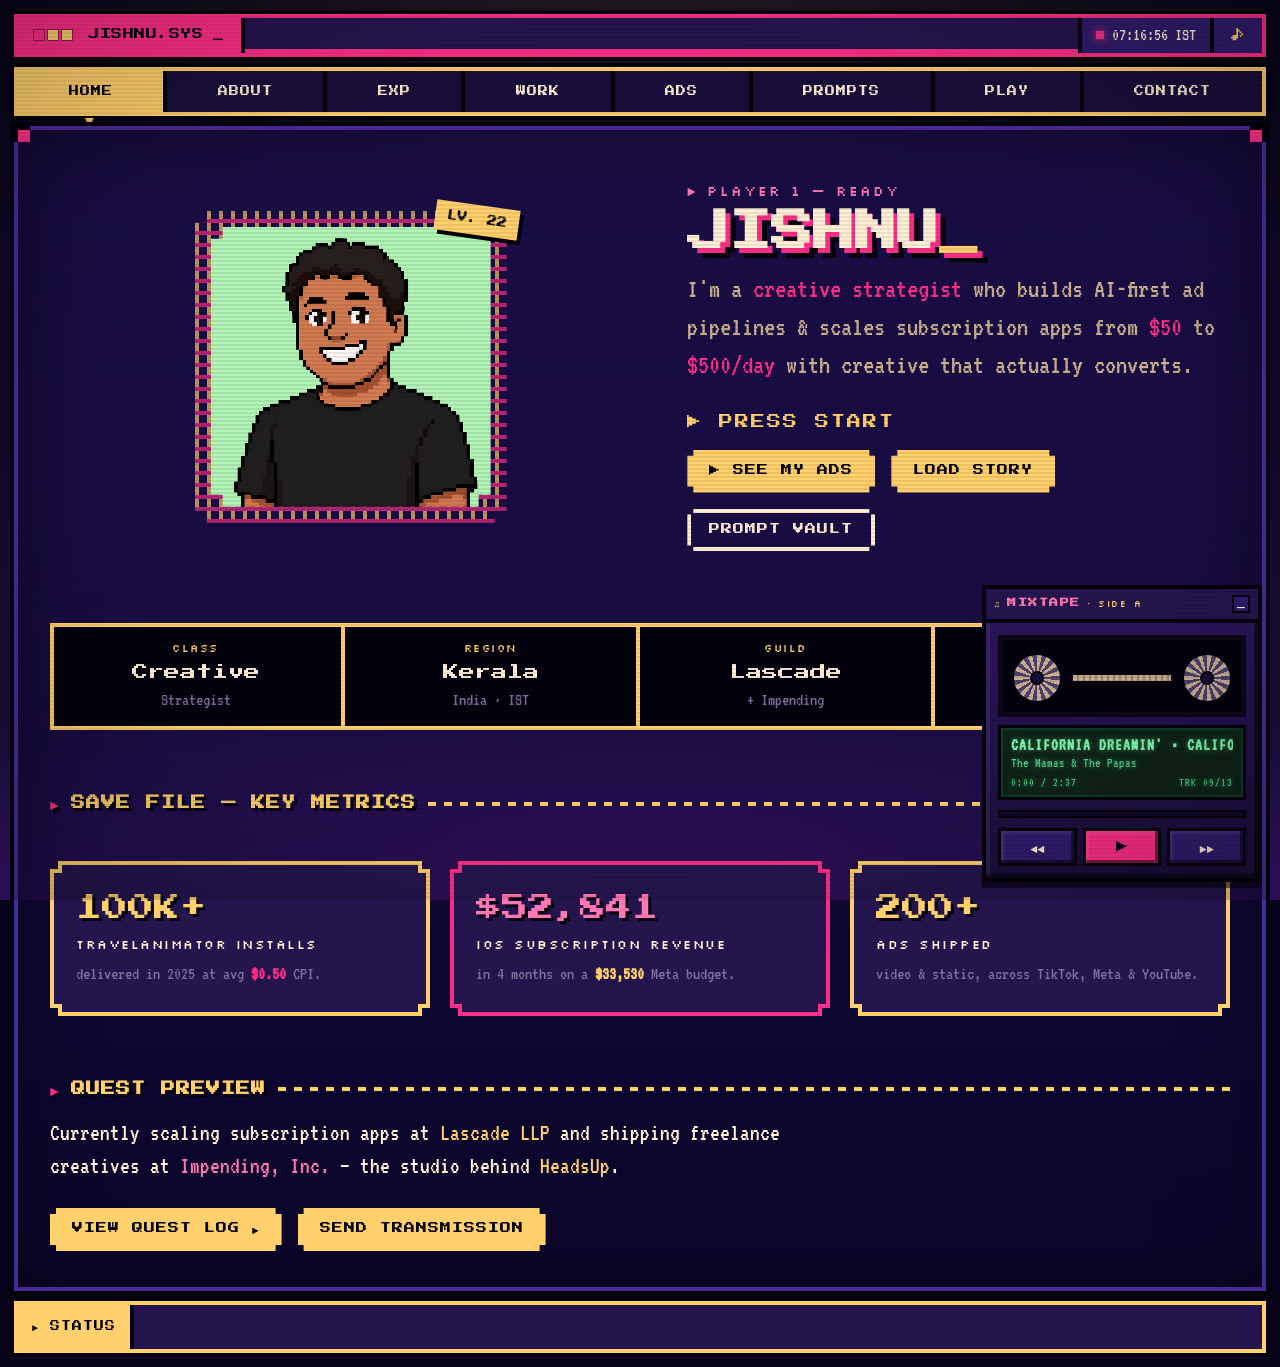
==== commit 539e0b3e: "Add floating music player and audio downloader - Integrated a new floating music player (music.js) t" ====
--- a/index.html
+++ b/index.html
@@ -150,5 +150,6 @@
 
   <script src="audio.js"></script>
   <script src="main.js"></script>
+  <script src="music.js"></script>
 </body>
 </html>
--- a/style.css
+++ b/style.css
@@ -519,6 +519,7 @@
 }
 
 /* ── PIXEL BUTTON ──────────────────────────────────────── */
+.pbtn[hidden] { display: none; }
 .pbtn {
   display: inline-flex;
   align-items: center;
@@ -1809,3 +1810,245 @@
   .ads-grid { grid-template-columns: 1fr; gap: 18px; }
   .ad__badge { width: 48px; height: 48px; font-size: 18px; }
 }
+
+/* ── FLOATING MUSIC PLAYER (cassette / walkman) ──────────── */
+.mxt {
+  position: fixed;
+  right: 18px;
+  bottom: 18px;
+  z-index: 90;
+  font-family: var(--f-pixel);
+  color: var(--paper);
+  user-select: none;
+  -webkit-user-select: none;
+  filter: drop-shadow(0 6px 0 rgba(0,0,0,0.55));
+  transition: transform 0.18s steps(3);
+}
+.mxt.is-dragging { transition: none; cursor: grabbing; }
+
+/* collapsed pill — just a cassette icon button */
+.mxt.is-collapsed .mxt__body { display: none; }
+.mxt__pill {
+  display: none;
+  align-items: center;
+  gap: 8px;
+  padding: 8px 12px 8px 10px;
+  background: var(--bg-panel2);
+  border: 4px solid var(--black);
+  box-shadow: inset -3px -3px 0 0 rgba(0,0,0,0.45), inset 3px 3px 0 0 rgba(255,255,255,0.06);
+  color: var(--gold);
+  font-size: 10px;
+  letter-spacing: 1px;
+  cursor: pointer;
+  image-rendering: pixelated;
+}
+.mxt__pill:hover { background: var(--gold); color: var(--black); }
+.mxt.is-collapsed .mxt__pill { display: inline-flex; }
+.mxt__pill-ico {
+  width: 22px; height: 14px;
+  background:
+    linear-gradient(var(--paper-dim), var(--paper-dim)) center/100% 100% no-repeat,
+    repeating-linear-gradient(90deg, transparent 0 2px, rgba(0,0,0,0.35) 2px 3px);
+  position: relative;
+  border: 2px solid var(--black);
+  box-sizing: content-box;
+}
+.mxt__pill-ico::before, .mxt__pill-ico::after {
+  content: ''; position: absolute; top: 3px; width: 6px; height: 6px;
+  background: var(--bg-deep); border: 2px solid var(--black); border-radius: 50%;
+}
+.mxt__pill-ico::before { left: 2px; }
+.mxt__pill-ico::after  { right: 2px; }
+.mxt__pill-pulse {
+  width: 6px; height: 6px; background: var(--pink);
+  box-shadow: 0 0 6px var(--pink);
+  display: none;
+}
+.mxt.is-playing .mxt__pill-pulse { display: inline-block; animation: mxtpulse 1s steps(2) infinite; }
+@keyframes mxtpulse { 0%,49% { opacity: 1; } 50%,100% { opacity: 0.2; } }
+
+/* expanded body — the cassette player */
+.mxt__body {
+  width: 280px;
+  background: linear-gradient(180deg, #2b1660 0%, #1a0e3a 100%);
+  border: 4px solid var(--black);
+  box-shadow:
+    inset -4px -4px 0 0 rgba(0,0,0,0.55),
+    inset  4px  4px 0 0 rgba(255,255,255,0.07);
+  image-rendering: pixelated;
+}
+
+/* header / drag handle */
+.mxt__bar {
+  display: flex;
+  align-items: center;
+  gap: 6px;
+  padding: 6px 8px;
+  background: var(--bg-panel);
+  border-bottom: 4px solid var(--black);
+  cursor: grab;
+  font-size: 9px;
+  letter-spacing: 1.5px;
+  color: var(--gold);
+}
+.mxt__bar:active { cursor: grabbing; }
+.mxt__bar-title { flex: 1; }
+.mxt__bar-title b { color: var(--pink-bright); }
+.mxt__btn {
+  width: 18px; height: 18px;
+  display: grid; place-items: center;
+  background: var(--bg-panel2);
+  border: 2px solid var(--black);
+  color: var(--paper);
+  font-family: var(--f-display);
+  font-size: 9px;
+  cursor: pointer;
+  line-height: 1;
+}
+.mxt__btn:hover { background: var(--gold); color: var(--black); }
+
+/* cassette window — twin reels */
+.mxt__cass {
+  margin: 12px 12px 8px;
+  padding: 14px 10px 10px;
+  background: var(--black);
+  border: 3px solid #0a0518;
+  box-shadow: inset 0 0 0 2px rgba(255,255,255,0.04);
+  position: relative;
+}
+.mxt__reels {
+  display: flex;
+  align-items: center;
+  justify-content: space-between;
+  gap: 8px;
+}
+.mxt__reel {
+  width: 52px; height: 52px;
+  border-radius: 50%;
+  background:
+    radial-gradient(circle at 50% 50%, var(--bg-deep) 0 18%, transparent 18%),
+    repeating-conic-gradient(var(--paper-dim) 0deg 12deg, var(--gray-dim) 12deg 24deg);
+  border: 3px solid var(--black);
+  box-shadow: inset 0 0 0 2px rgba(255,255,255,0.05);
+  position: relative;
+}
+.mxt__reel::after {
+  content: ''; position: absolute; inset: 35%;
+  background: var(--bg-mid);
+  border-radius: 50%;
+  border: 2px solid var(--black);
+}
+.mxt.is-playing .mxt__reel { animation: mxtspin 2.4s linear infinite; }
+@keyframes mxtspin { to { transform: rotate(360deg); } }
+
+.mxt__tape {
+  flex: 1;
+  height: 10px;
+  background:
+    linear-gradient(var(--paper-dim), var(--paper-dim));
+  border: 2px solid var(--black);
+  position: relative;
+  overflow: hidden;
+}
+.mxt__tape::before {
+  content: ''; position: absolute; inset: 0;
+  background: repeating-linear-gradient(90deg, transparent 0 4px, rgba(0,0,0,0.35) 4px 6px);
+  opacity: 0.7;
+}
+
+/* track display */
+.mxt__display {
+  margin: 0 12px 10px;
+  padding: 8px 10px;
+  background: #0e2317;
+  border: 3px solid var(--black);
+  box-shadow: inset 0 0 0 2px rgba(0,255,140,0.12);
+  color: #7dffb0;
+  font-family: var(--f-mono);
+  font-size: 17px;
+  line-height: 1.1;
+  text-shadow: 0 0 6px rgba(125,255,176,0.45);
+  min-height: 60px;
+  overflow: hidden;
+}
+.mxt__title {
+  white-space: nowrap;
+  overflow: hidden;
+  font-weight: 700;
+  letter-spacing: 1px;
+}
+.mxt__title-inner { display: inline-block; padding-right: 40px; }
+.mxt__title.is-marquee .mxt__title-inner { animation: mxtmarq 12s linear infinite; }
+@keyframes mxtmarq {
+  0%   { transform: translateX(0); }
+  100% { transform: translateX(-50%); }
+}
+.mxt__artist {
+  font-size: 14px;
+  color: #4dd28a;
+  margin-top: 2px;
+  white-space: nowrap;
+  overflow: hidden;
+  text-overflow: ellipsis;
+}
+.mxt__meta {
+  display: flex;
+  justify-content: space-between;
+  font-size: 12px;
+  color: #4dd28a;
+  margin-top: 4px;
+  letter-spacing: 1px;
+}
+
+/* progress */
+.mxt__prog {
+  margin: 0 12px 10px;
+  height: 8px;
+  background: var(--bg-deep);
+  border: 2px solid var(--black);
+  position: relative;
+  cursor: pointer;
+}
+.mxt__prog-fill {
+  position: absolute; inset: 0 auto 0 0;
+  width: 0%;
+  background: var(--pink);
+  box-shadow: inset 0 -2px 0 0 var(--pink-deep), inset 0 2px 0 0 var(--pink-bright);
+}
+
+/* controls */
+.mxt__ctrls {
+  display: grid;
+  grid-template-columns: repeat(3, 1fr);
+  gap: 6px;
+  padding: 0 12px 12px;
+}
+.mxt__c {
+  height: 38px;
+  background: var(--bg-panel2);
+  border: 3px solid var(--black);
+  box-shadow: inset -3px -3px 0 0 rgba(0,0,0,0.5), inset 3px 3px 0 0 rgba(255,255,255,0.08);
+  color: var(--paper);
+  font-family: var(--f-display);
+  font-size: 12px;
+  cursor: pointer;
+  display: grid; place-items: center;
+  transition: transform 0.05s steps(1);
+}
+.mxt__c:hover  { background: var(--gold); color: var(--black); }
+.mxt__c:active { transform: translate(1px, 1px); box-shadow: inset 3px 3px 0 0 rgba(0,0,0,0.5); }
+.mxt__c--play  { background: var(--pink); color: var(--black); }
+.mxt__c--play:hover { background: var(--pink-bright); }
+
+.mxt.is-playing .mxt__c--play .mxt__ic-play { display: none; }
+.mxt:not(.is-playing) .mxt__c--play .mxt__ic-pause { display: none; }
+
+/* mobile */
+@media (max-width: 540px) {
+  .mxt { right: 10px; bottom: 10px; }
+  .mxt__body { width: 240px; }
+  .mxt__reel { width: 42px; height: 42px; }
+  .mxt__display { font-size: 15px; min-height: 54px; }
+  .mxt__c { height: 34px; font-size: 11px; }
+}
+
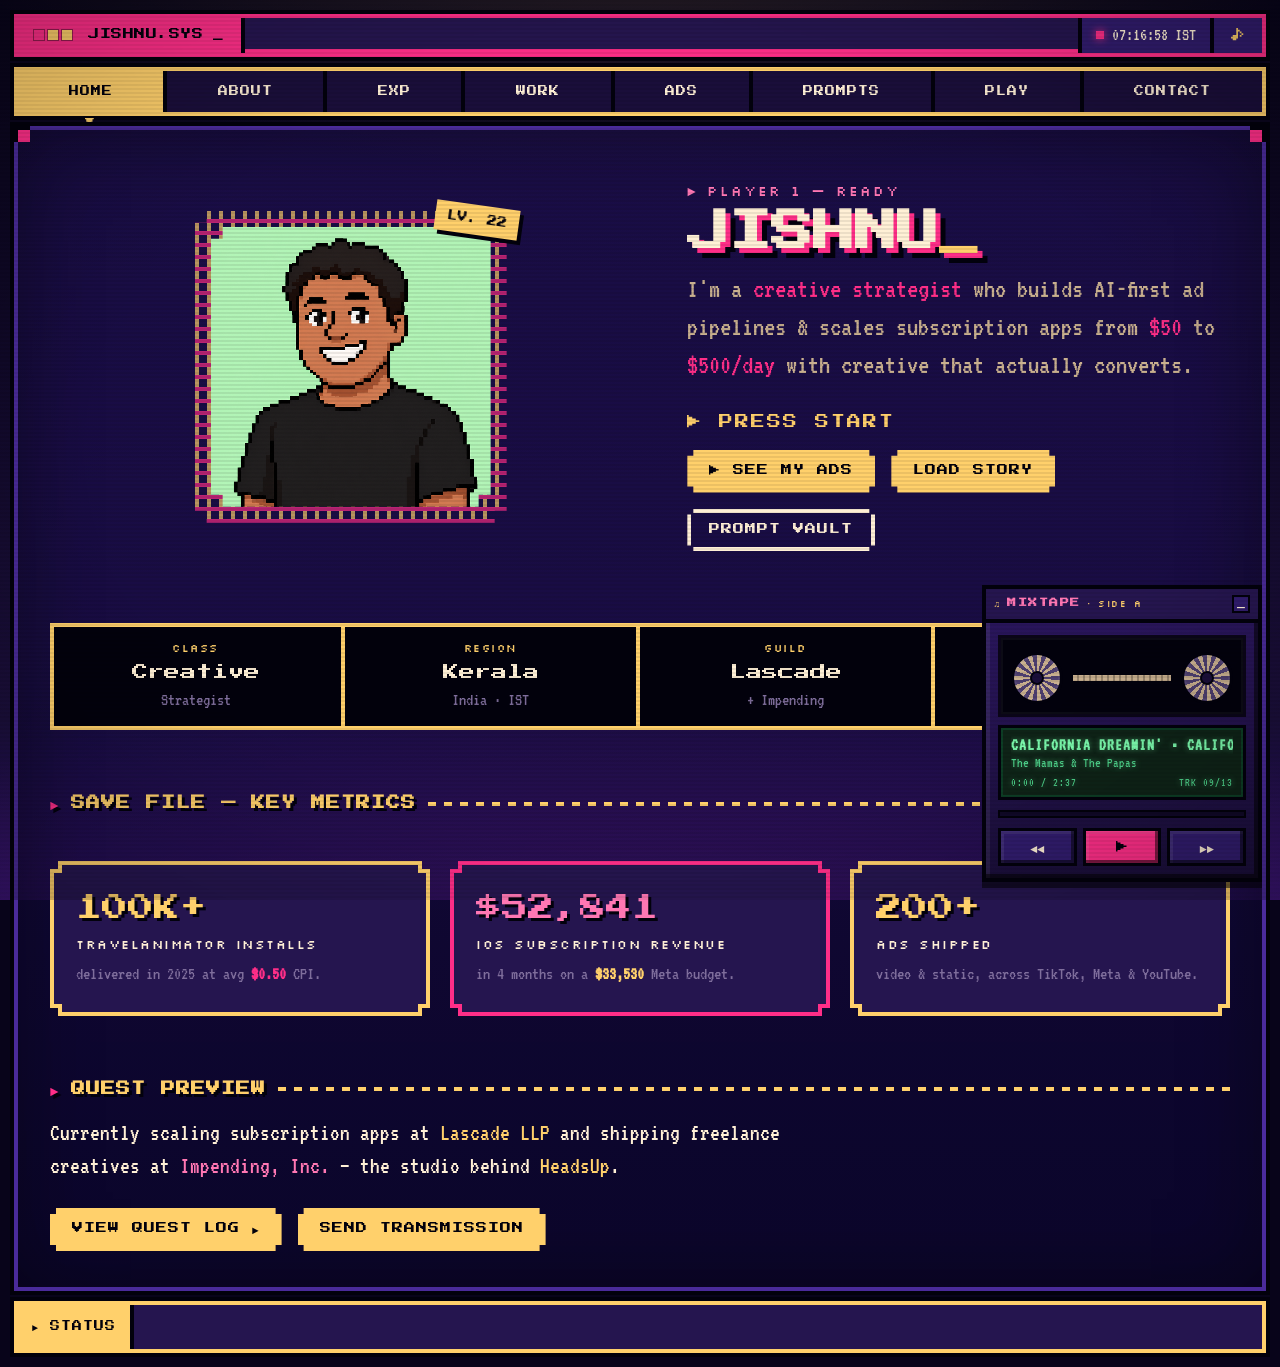
==== commit d8ef635b: "feat: enhance avatar display with pixel and real images, add gloss effect, and update styles for imp" ====
--- a/index.html
+++ b/index.html
@@ -54,7 +54,9 @@
             <span class="hero__lvtag">LV. 22</span>
             <div class="hero__avatar-frame"></div>
             <div class="hero__avatar">
-              <img src="./jishnudp-pixelart.png" alt="Jishnu M M, pixel-art portrait" />
+              <img class="hero__avatar-pixel" src="./jishnudp-pixelart.png" alt="Jishnu M M, pixel-art portrait" />
+              <img class="hero__avatar-real" src="./jishnudp-real.png" alt="Jishnu M M, real photo" aria-hidden="true" />
+              <span class="hero__avatar-gloss" aria-hidden="true"></span>
             </div>
           </div>
 
--- a/style.css
+++ b/style.css
@@ -585,7 +585,57 @@
   );
   animation: float 3.2s ease-in-out infinite;
 }
-.hero__avatar img { width: 100%; height: 100%; object-fit: cover; }
+.hero__avatar img {
+  position: absolute;
+  inset: 0;
+  width: 100%; height: 100%;
+  object-fit: cover;
+  transition: opacity 0.35s ease, transform 0.5s ease;
+}
+.hero__avatar-pixel { opacity: 1; z-index: 1; }
+.hero__avatar-real  { opacity: 0; z-index: 2; transform: scale(1.04); }
+
+.hero__avatar:hover { cursor: pointer; }
+.hero__avatar:hover .hero__avatar-pixel { opacity: 0; }
+.hero__avatar:hover .hero__avatar-real  { opacity: 1; transform: scale(1); }
+
+.hero__avatar-gloss {
+  position: absolute;
+  top: -25%;
+  left: -60%;
+  width: 45%;
+  height: 150%;
+  background: linear-gradient(
+    115deg,
+    rgba(255,255,255,0) 0%,
+    rgba(255,255,255,0) 38%,
+    rgba(255,255,255,0.85) 50%,
+    rgba(255,255,255,0) 62%,
+    rgba(255,255,255,0) 100%
+  );
+  transform: translateX(0) rotate(8deg);
+  opacity: 0;
+  pointer-events: none;
+  z-index: 3;
+  mix-blend-mode: screen;
+  filter: blur(2px);
+}
+.hero__avatar:hover .hero__avatar-gloss {
+  animation: gloss-sweep 1.05s cubic-bezier(.4,.1,.3,1) forwards;
+}
+
+@keyframes gloss-sweep {
+  0%   { transform: translateX(0%)   rotate(8deg); opacity: 0; }
+  15%  { opacity: 1; }
+  85%  { opacity: 1; }
+  100% { transform: translateX(360%) rotate(8deg); opacity: 0; }
+}
+
+@media (prefers-reduced-motion: reduce) {
+  .hero__avatar-gloss { display: none; }
+  .hero__avatar img { transition: opacity 0.2s linear; }
+  .hero__avatar-real { transform: none; }
+}
 
 @keyframes float {
   0%, 100% { transform: translateY(0); }
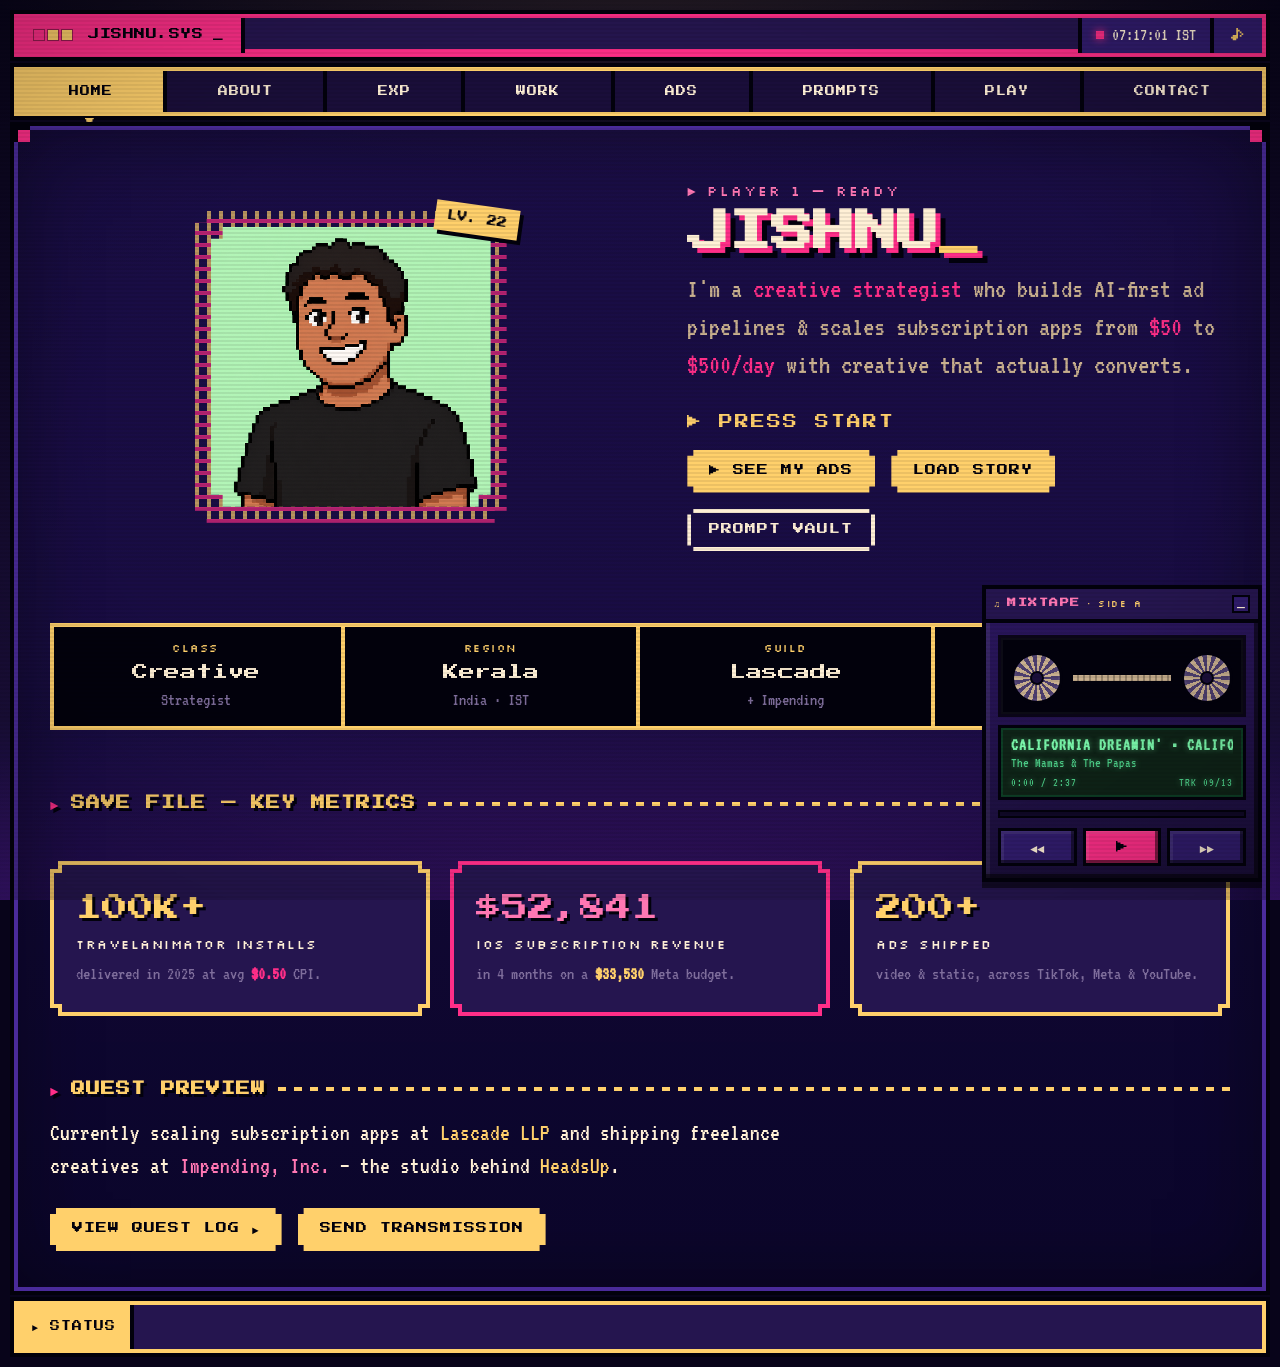
==== commit 715fd96e: "feat: update navigation toggle button to use cog icon for improved UI clarity" ====
--- a/index.html
+++ b/index.html
@@ -32,7 +32,7 @@
         <span class="audio-toggle__on" aria-hidden="true">♪</span>
         <span class="audio-toggle__off" aria-hidden="true">×</span>
       </button>
-      <button class="nav-toggle" id="nav-toggle" type="button" aria-label="Toggle navigation" aria-controls="primary-nav" aria-expanded="false"><span class="bar"></span></button>
+      <button class="nav-toggle" id="nav-toggle" type="button" aria-label="Toggle navigation" aria-controls="primary-nav" aria-expanded="false"><span class="nav-toggle__cog" aria-hidden="true">⚙</span></button>
     </header>
 
     <nav class="nav fadeup fadeup--d1" id="primary-nav">
--- a/style.css
+++ b/style.css
@@ -242,40 +242,39 @@
 @media (max-width: 540px) {
   .audio-toggle { width: 44px; font-size: 12px; }
   .audio-toggle__off { font-size: 16px; }
-}
-
-/* ── NAV TOGGLE (hamburger) ────────────────────────────── */
+  .nav-toggle__cog { font-size: 18px; text-shadow: 1px 1px 0 var(--gold); }
+}
+
+/* ── NAV TOGGLE (retro settings panel) ───────────────────── */
 .nav-toggle {
   display: none;
   flex: none;
-  width: 60px;
+  width: 64px;
   background: var(--pink);
   border-left: 4px solid var(--black);
   position: relative;
   cursor: pointer;
   padding: 0;
   align-self: stretch;
-}
-.nav-toggle::before,
-.nav-toggle::after,
-.nav-toggle span.bar {
-  content: '';
+  overflow: hidden;
+  font-family: var(--f-mono);
+  color: var(--black);
+}
+.nav-toggle__cog {
   position: absolute;
-  left: 14px;
-  right: 14px;
-  height: 4px;
-  background: var(--black);
-  transition: top 0.2s steps(2), transform 0.2s steps(2), opacity 0.1s steps(2);
-}
-.nav-toggle::before  { top: 18px; }
-.nav-toggle span.bar { top: 28px; }
-.nav-toggle::after   { top: 38px; }
-
-.nav-toggle.is-open::before { top: 28px; transform: rotate(45deg); background: var(--black); }
-.nav-toggle.is-open span.bar { opacity: 0; }
-.nav-toggle.is-open::after  { top: 28px; transform: rotate(-45deg); background: var(--black); }
-
+  inset: 0;
+  display: flex;
+  align-items: center;
+  justify-content: center;
+  font-size: 22px;
+  line-height: 1;
+  text-shadow: 2px 2px 0 var(--gold);
+  transition: transform 0.25s steps(4);
+}
 .nav-toggle:hover { background: var(--gold); }
+.nav-toggle:hover .nav-toggle__cog { text-shadow: 2px 2px 0 var(--pink); }
+.nav-toggle.is-open { background: var(--cyan); }
+.nav-toggle.is-open .nav-toggle__cog { transform: rotate(90deg); text-shadow: 2px 2px 0 var(--black); }
 
 /* ── NAV ───────────────────────────────────────────────── */
 .nav {
@@ -1794,8 +1793,11 @@
 
 /* mobile: hamburger + drawer ── */
 @media (max-width: 820px) {
-  .nav-toggle { display: block; }
-  .topbar__time { padding: 0 12px; font-size: 15px; }
+  .nav-toggle,
+  .nav-toggle:hover,
+  .nav-toggle.is-open { display: block; background: var(--yellow); }
+  .topbar__time { display: none; }
+  .topbar__title { flex: 1 1 auto; min-width: 0; }
 
   .nav {
     flex-direction: column;
@@ -1848,7 +1850,6 @@
   .hero__avatar { width: 220px; height: 220px; }
   .hero__name { font-size: 24px; }
   .h-page { font-size: 18px; text-shadow: 3px 3px 0 var(--pink), 6px 6px 0 var(--black); }
-  .topbar__time { display: none; }
   .nav-toggle { width: 56px; }
   .hero__lvtag { right: 0; top: -16px; font-size: 9px; }
   .cabinet__title { font-size: 16px; }
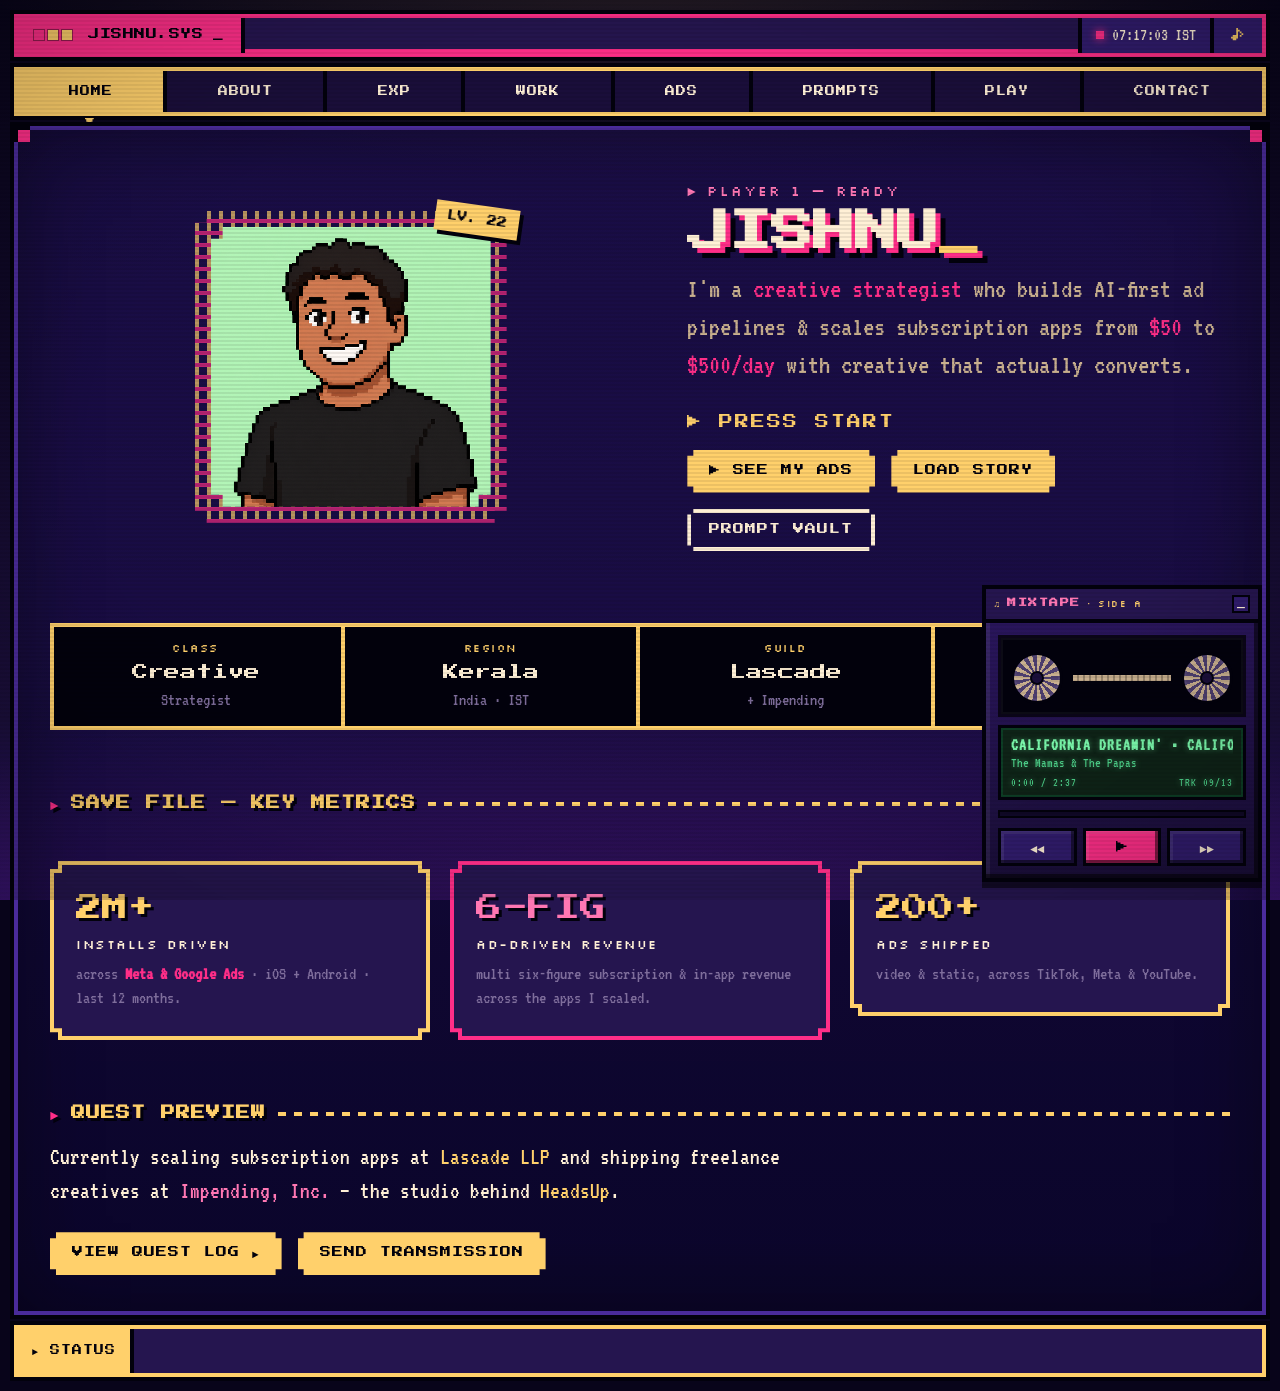
==== commit 8a7e6e5e: "feat: update portfolio metrics and achievements for clarity and impact" ====
--- a/index.html
+++ b/index.html
@@ -101,16 +101,16 @@
           <div class="metrics">
             <div class="metric metric--cyan fadeup fadeup--d2">
               <div class="pframe pframe--cyan"><div class="pcard">
-                <div class="metric__num">100K+</div>
-                <div class="metric__label">TravelAnimator installs</div>
-                <div class="metric__sub">delivered in 2025 at avg <b style="color:var(--green)">$0.50</b> CPI.</div>
+                <div class="metric__num">2M+</div>
+                <div class="metric__label">Installs driven</div>
+                <div class="metric__sub">across <b style="color:var(--green)">Meta &amp; Google Ads</b> · iOS + Android · last 12 months.</div>
               </div></div>
             </div>
             <div class="metric metric--pink fadeup fadeup--d3">
               <div class="pframe"><div class="pcard">
-                <div class="metric__num">$52,841</div>
-                <div class="metric__label">iOS subscription revenue</div>
-                <div class="metric__sub">in 4 months on a <b style="color:var(--cyan)">$33,530</b> Meta budget.</div>
+                <div class="metric__num">6-FIG</div>
+                <div class="metric__label">Ad-driven revenue</div>
+                <div class="metric__sub">multi six-figure subscription &amp; in-app revenue across the apps I scaled.</div>
               </div></div>
             </div>
             <div class="metric metric--yellow fadeup fadeup--d4">
@@ -143,8 +143,8 @@
       <div class="ticker__label">► STATUS</div>
       <div class="ticker__track">
         <div class="ticker__inner">
-          <span>★</span> <b>100K+ INSTALLS</b> <span>★</span> 200+ ADS SHIPPED <span>★</span> <b>$0.50 AVG CPI</b> <span>★</span> SCALED $50 → $500/DAY <span>★</span> <b>iOS · 58K INSTALLS</b> <span>★</span> $52,841 REVENUE <span>★</span> <b>n8n + SLACK PIPELINE</b> <span>★</span> SORA · HEYGEN · ELEVENLABS <span>★</span> <b>OPEN TO COLLABS</b> <span>★</span>
-          <span>★</span> <b>100K+ INSTALLS</b> <span>★</span> 200+ ADS SHIPPED <span>★</span> <b>$0.50 AVG CPI</b> <span>★</span> SCALED $50 → $500/DAY <span>★</span> <b>iOS · 58K INSTALLS</b> <span>★</span> $52,841 REVENUE <span>★</span> <b>n8n + SLACK PIPELINE</b> <span>★</span> SORA · HEYGEN · ELEVENLABS <span>★</span> <b>OPEN TO COLLABS</b> <span>★</span>
+          <span>★</span> <b>2M+ INSTALLS DRIVEN</b> <span>★</span> 200+ ADS SHIPPED <span>★</span> <b>iOS + ANDROID PORTFOLIO</b> <span>★</span> META · GOOGLE ADS · TIKTOK <span>★</span> <b>SCALED $50 → $500/DAY</b> <span>★</span> MULTI SIX-FIGURE REVENUE <span>★</span> <b>n8n + SLACK PIPELINE</b> <span>★</span> SORA · HEYGEN · ELEVENLABS <span>★</span> <b>OPEN TO COLLABS</b> <span>★</span>
+          <span>★</span> <b>2M+ INSTALLS DRIVEN</b> <span>★</span> 200+ ADS SHIPPED <span>★</span> <b>iOS + ANDROID PORTFOLIO</b> <span>★</span> META · GOOGLE ADS · TIKTOK <span>★</span> <b>SCALED $50 → $500/DAY</b> <span>★</span> MULTI SIX-FIGURE REVENUE <span>★</span> <b>n8n + SLACK PIPELINE</b> <span>★</span> SORA · HEYGEN · ELEVENLABS <span>★</span> <b>OPEN TO COLLABS</b> <span>★</span>
         </div>
       </div>
     </footer>
